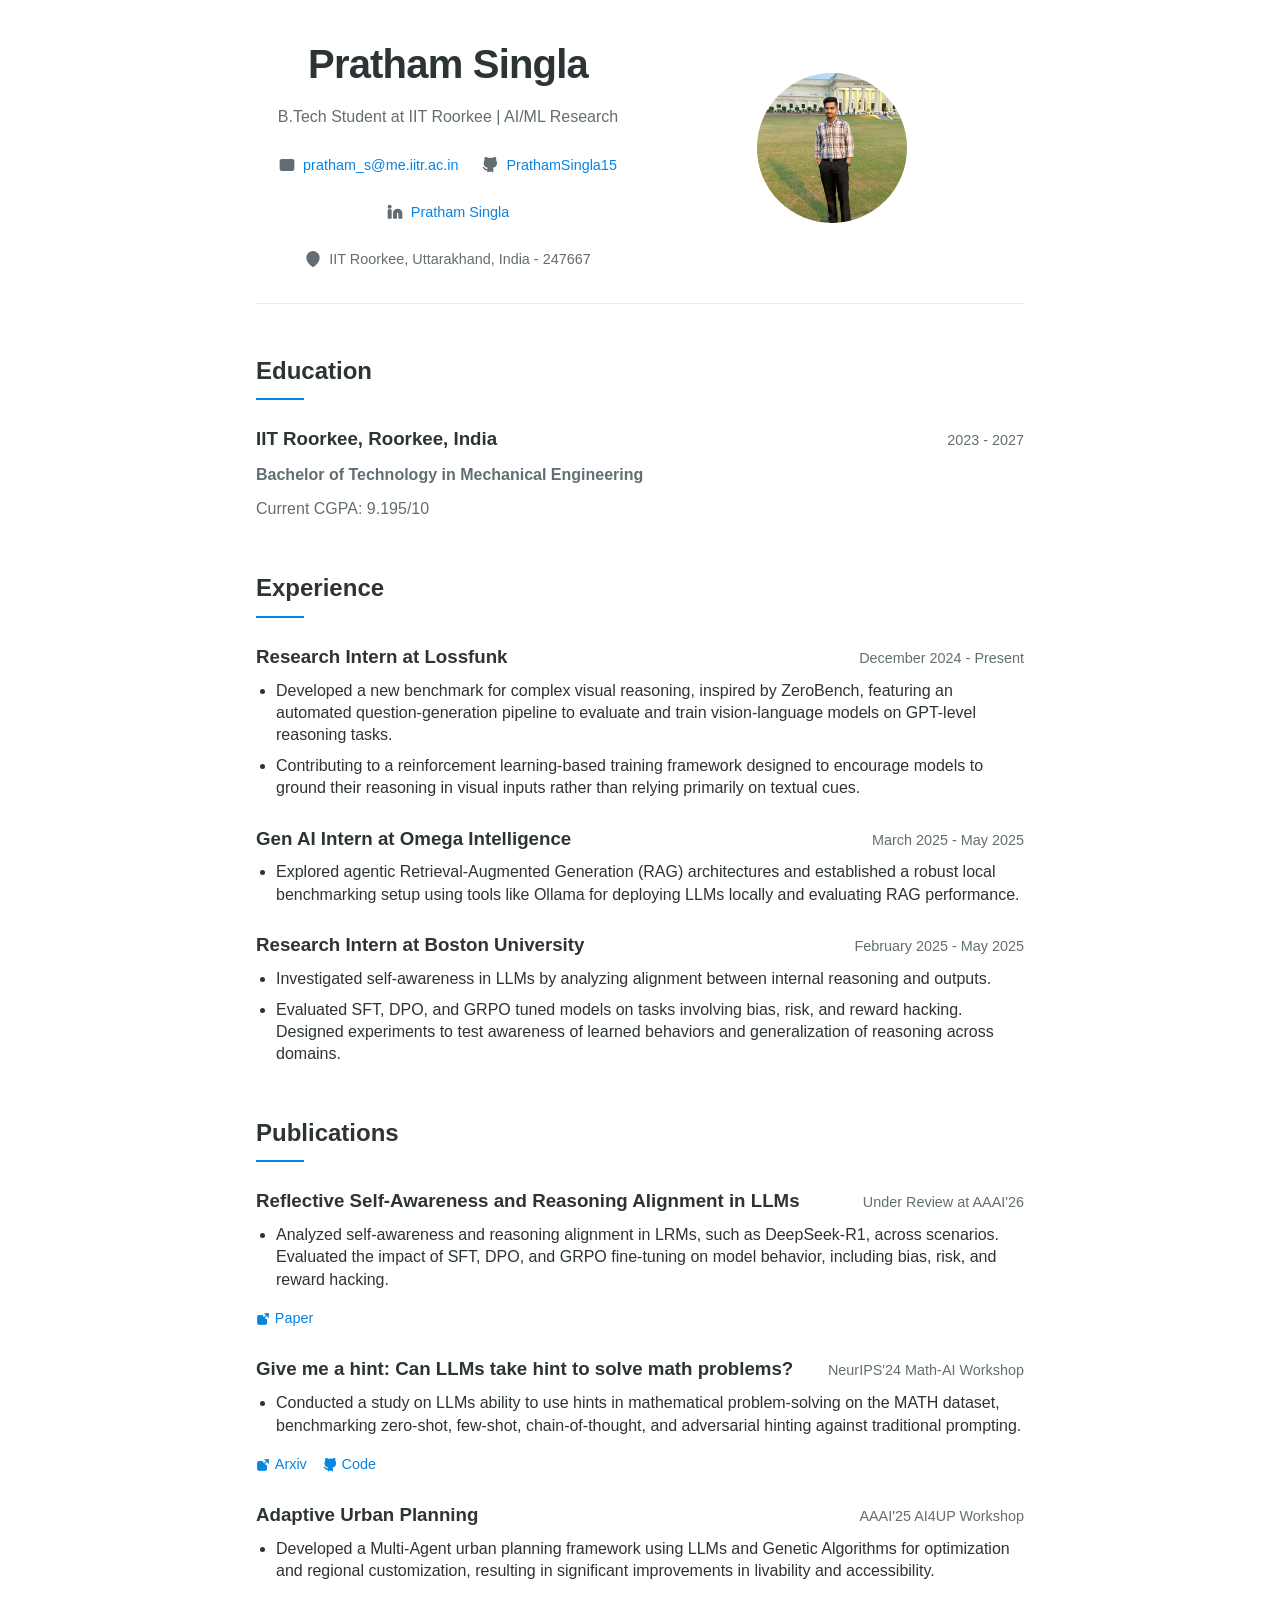
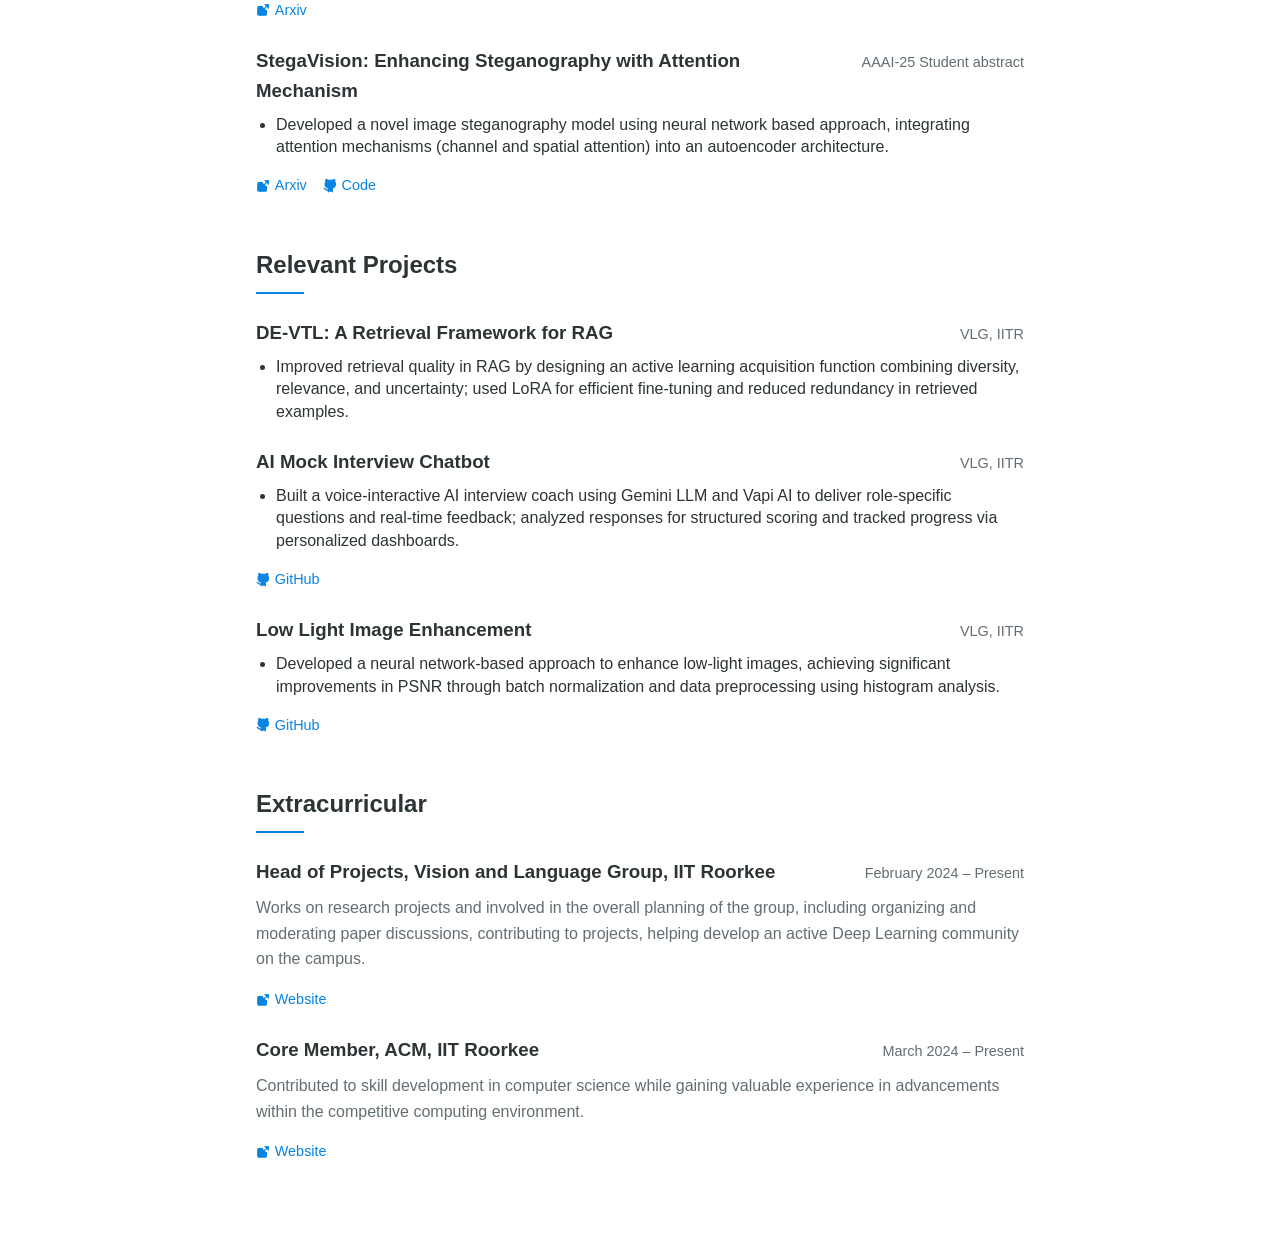
==== index.html @ b07fa012 "portfolio" ====
<!DOCTYPE html>
<html lang="en">
<head>
    <meta charset="UTF-8">
    <meta name="viewport" content="width=device-width, initial-scale=1.0">
    <title>Pratham Singla - Portfolio</title>
    <link rel="stylesheet" href="styles.css">
</head>
<body>
    <header style="display: flex; align-items: center; justify-content: space-between;">
        <!-- Header Content -->
        <div style="flex: 1;">
          <h1>Pratham Singla</h1>
          <p>B.Tech Student at IIT Roorkee | AI/ML Research</p>
          
          <div class="contact-info">
              <div class="contact-item">
                  <svg xmlns="http://www.w3.org/2000/svg" width="18" height="18" viewBox="0 0 24 24" fill="none" stroke="currentColor" stroke-width="2" stroke-linecap="round" stroke-linejoin="round">
                      <path d="M4 4h16c1.1 0 2 .9 2 2v12c0 1.1-.9 2-2 2H4c-1.1 0-2-.9-2-2V6c0-1.1.9-2 2-2z"></path>
                      <polyline points="22,6 12,13 2,6"></polyline>
                  </svg>
                  <a href="mailto:pratham_s@me.iitr.ac.in">pratham_s@me.iitr.ac.in</a>
              </div>
              <div class="contact-item">
                  <svg xmlns="http://www.w3.org/2000/svg" width="18" height="18" viewBox="0 0 24 24" fill="none" stroke="currentColor" stroke-width="2" stroke-linecap="round" stroke-linejoin="round">
                      <path d="M9 19c-5 1.5-5-2.5-7-3m14 6v-3.87a3.37 3.37 0 0 0-.94-2.61c3.14-.35 6.44-1.54 6.44-7A5.44 5.44 0 0 0 20 4.77 5.07 5.07 0 0 0 19.91 1S18.73.65 16 2.48a13.38 13.38 0 0 0-7 0C6.27.65 5.09 1 5.09 1A5.07 5.07 0 0 0 5 4.77a5.44 5.44 0 0 0-1.5 3.78c0 5.42 3.3 6.61 6.44 7A3.37 3.37 0 0 0 9 18.13V22"></path>
                  </svg>
                  <a href="https://github.com/PrathamSingla15" target="_blank">PrathamSingla15</a>
              </div>
              <div class="contact-item">
                  <svg xmlns="http://www.w3.org/2000/svg" width="18" height="18" viewBox="0 0 24 24" fill="none" stroke="currentColor" stroke-width="2" stroke-linecap="round" stroke-linejoin="round">
                      <path d="M16 8a6 6 0 0 1 6 6v7h-4v-7a2 2 0 0 0-2-2 2 2 0 0 0-2 2v7h-4v-7a6 6 0 0 1 6-6z"></path>
                      <rect x="2" y="9" width="4" height="12"></rect>
                      <circle cx="4" cy="4" r="2"></circle>
                  </svg>
                  <a href="https://www.linkedin.com/in/pratham-singla-a132732a7/" target="_blank">Pratham Singla</a>
              </div>
              <div class="contact-item">
                  <svg xmlns="http://www.w3.org/2000/svg" width="18" height="18" viewBox="0 0 24 24" fill="none" stroke="currentColor" stroke-width="2" stroke-linecap="round" stroke-linejoin="round">
                      <path d="M21 10c0 7-9 13-9 13s-9-6-9-13a9 9 0 0 1 18 0z"></path>
                      <circle cx="12" cy="10" r="3"></circle>
                  </svg>
                  <span>IIT Roorkee, Uttarakhand, India - 247667</span>
              </div>
          </div>
        </div>
      
        <!-- Image Section -->
        <div style="flex: 1; text-align: center;">
          <img 
            src="profile.png" 
            alt="Pratham Singla Profile Picture" 
            style="border-radius: 50%; width: 150px; height: 150px; object-fit: cover;"
          />
        </div>
      </header>
  
  <main class="container">
      <section class="section" id="education">
          <h2>Education</h2>
          
          <div class="education-item">
              <div class="flex-header">
                  <h3>IIT Roorkee, Roorkee, India</h3>
                  <span class="date">2023 - 2027</span>
              </div>
              <p><strong>Bachelor of Technology in Mechanical Engineering</strong></p>
              <p>Current CGPA: <span class="highlight">9.195/10</span></p>
          </div>
      </section>
      
      <section class="section" id="experience">
          <h2>Experience</h2>
          
          <div class="experience-item">
              <div class="flex-header">
                  <h3>Research Intern at Lossfunk</h3>
                  <span class="date">December 2024 - Present</span>
              </div>
              <ul>
                  <li>Developed a new benchmark for complex visual reasoning, inspired by ZeroBench, featuring an automated question-generation pipeline to evaluate and train vision-language models on GPT-level reasoning tasks.</li>
                  <li>Contributing to a reinforcement learning-based training framework designed to encourage models to ground their reasoning in visual inputs rather than relying primarily on textual cues.</li>
              </ul>
          </div>
          
          <div class="experience-item">
              <div class="flex-header">
                  <h3>Gen AI Intern at Omega Intelligence</h3>
                  <span class="date">March 2025 - May 2025</span>
              </div>
              <ul>
                  <li>Explored agentic Retrieval-Augmented Generation (RAG) architectures and established a robust local benchmarking setup using tools like Ollama for deploying LLMs locally and evaluating RAG performance.</li>
              </ul>
          </div>
          
          <div class="experience-item">
              <div class="flex-header">
                  <h3>Research Intern at Boston University</h3>
                  <span class="date">February 2025 - May 2025</span>
              </div>
              <ul>
                  <li>Investigated self-awareness in LLMs by analyzing alignment between internal reasoning and outputs.</li>
                  <li>Evaluated SFT, DPO, and GRPO tuned models on tasks involving bias, risk, and reward hacking. Designed experiments to test awareness of learned behaviors and generalization of reasoning across domains.</li>
              </ul>
          </div>
      </section>
      
      <section class="section" id="publications">
          <h2>Publications</h2>
          
          <div class="publication-item">
              <div class="flex-header">
                  <h3>Reflective Self-Awareness and Reasoning Alignment in LLMs</h3>
                  <span class="date">Under Review at AAAI'26</span>
              </div>
              <ul>
                  <li>Analyzed self-awareness and reasoning alignment in LRMs, such as DeepSeek-R1, across scenarios. Evaluated the impact of SFT, DPO, and GRPO fine-tuning on model behavior, including bias, risk, and reward hacking.</li>
              </ul>
              <div class="publication-links">
                  <a href="https://drive.google.com/file/d/1FX7q7rIHnIX5QVtYht83c1lpEUPGhrnt/view" target="_blank">
                      <svg xmlns="http://www.w3.org/2000/svg" width="16" height="16" viewBox="0 0 24 24" fill="none" stroke="currentColor" stroke-width="2" stroke-linecap="round" stroke-linejoin="round"><path d="M18 13v6a2 2 0 0 1-2 2H5a2 2 0 0 1-2-2V8a2 2 0 0 1 2-2h6"></path><polyline points="15 3 21 3 21 9"></polyline><line x1="10" y1="14" x2="21" y2="3"></line></svg>
                      Paper
                  </a>
              </div>
          </div>
          
          <div class="publication-item">
              <div class="flex-header">
                  <h3>Give me a hint: Can LLMs take hint to solve math problems?</h3>
                  <span class="date">NeurIPS'24 Math-AI Workshop</span>
              </div>
              <ul>
                  <li>Conducted a study on LLMs ability to use hints in mathematical problem-solving on the MATH dataset, benchmarking zero-shot, few-shot, chain-of-thought, and adversarial hinting against traditional prompting.</li>
              </ul>
              <div class="publication-links">
                <a href="https://arxiv.org/abs/2410.05915" target="_blank">
                  <svg xmlns="http://www.w3.org/2000/svg" width="16" height="16" viewBox="0 0 24 24" fill="none" stroke="currentColor" stroke-width="2" stroke-linecap="round" stroke-linejoin="round"><path d="M18 13v6a2 2 0 0 1-2 2H5a2 2 0 0 1-2-2V8a2 2 0 0 1 2-2h6"></path><polyline points="15 3 21 3 21 9"></polyline><line x1="10" y1="14" x2="21" y2="3"></line></svg>
                  Arxiv
                </a>
                <a href="https://github.com/vlgiitr/LLM-Math" target="_blank">
                    <svg xmlns="http://www.w3.org/2000/svg" width="16" height="16" viewBox="0 0 24 24" fill="none" stroke="currentColor" stroke-width="2" stroke-linecap="round" stroke-linejoin="round"><path d="M9 19c-5 1.5-5-2.5-7-3m14 6v-3.87a3.37 3.37 0 0 0-.94-2.61c3.14-.35 6.44-1.54 6.44-7A5.44 5.44 0 0 0 20 4.77 5.07 5.07 0 0 0 19.91 1S18.73.65 16 2.48a13.38 13.38 0 0 0-7 0C6.27.65 5.09 1 5.09 1A5.07 5.07 0 0 0 5 4.77a5.44 5.44 0 0 0-1.5 3.78c0 5.42 3.3 6.61 6.44 7A3.37 3.37 0 0 0 9 18.13V22"></path></svg>
                    Code
                </a>
              </div>
          </div>
          
          <div class="publication-item">
              <div class="flex-header">
                  <h3>Adaptive Urban Planning</h3>
                  <span class="date">AAAI'25 AI4UP Workshop</span>
              </div>
              <ul>
                  <li>Developed a Multi-Agent urban planning framework using LLMs and Genetic Algorithms for optimization and regional customization, resulting in significant improvements in livability and accessibility.</li>
              </ul>
              <div class="publication-links">
                <a href="https://arxiv.org/abs/2412.15349" target="_blank">
                  <svg xmlns="http://www.w3.org/2000/svg" width="16" height="16" viewBox="0 0 24 24" fill="none" stroke="currentColor" stroke-width="2" stroke-linecap="round" stroke-linejoin="round"><path d="M18 13v6a2 2 0 0 1-2 2H5a2 2 0 0 1-2-2V8a2 2 0 0 1 2-2h6"></path><polyline points="15 3 21 3 21 9"></polyline><line x1="10" y1="14" x2="21" y2="3"></line></svg>
                  Arxiv
                </a>
              </div>
          </div>
          
          <div class="publication-item">
              <div class="flex-header">
                  <h3>StegaVision: Enhancing Steganography with Attention Mechanism</h3>
                  <span class="date">AAAI-25 Student abstract</span>
              </div>
              <ul>
                  <li>Developed a novel image steganography model using neural network based approach, integrating attention mechanisms (channel and spatial attention) into an autoencoder architecture.</li>
              </ul>
              <div class="publication-links">
                <a href="https://arxiv.org/abs/2411.05838" target="_blank">
                  <svg xmlns="http://www.w3.org/2000/svg" width="16" height="16" viewBox="0 0 24 24" fill="none" stroke="currentColor" stroke-width="2" stroke-linecap="round" stroke-linejoin="round"><path d="M18 13v6a2 2 0 0 1-2 2H5a2 2 0 0 1-2-2V8a2 2 0 0 1 2-2h6"></path><polyline points="15 3 21 3 21 9"></polyline><line x1="10" y1="14" x2="21" y2="3"></line></svg>
                  Arxiv
                </a>
                <a href="https://github.com/vlgiitr/StegaVision" target="_blank">
                    <svg xmlns="http://www.w3.org/2000/svg" width="16" height="16" viewBox="0 0 24 24" fill="none" stroke="currentColor" stroke-width="2" stroke-linecap="round" stroke-linejoin="round"><path d="M9 19c-5 1.5-5-2.5-7-3m14 6v-3.87a3.37 3.37 0 0 0-.94-2.61c3.14-.35 6.44-1.54 6.44-7A5.44 5.44 0 0 0 20 4.77 5.07 5.07 0 0 0 19.91 1S18.73.65 16 2.48a13.38 13.38 0 0 0-7 0C6.27.65 5.09 1 5.09 1A5.07 5.07 0 0 0 5 4.77a5.44 5.44 0 0 0-1.5 3.78c0 5.42 3.3 6.61 6.44 7A3.37 3.37 0 0 0 9 18.13V22"></path></svg>
                    Code
                </a>
              </div>
          </div>
      </section>
      
      <section class="section" id="projects">
          <h2>Relevant Projects</h2>
          
          <div class="project-item">
              <div class="flex-header">
                  <h3>DE-VTL: A Retrieval Framework for RAG</h3>
                  <span class="date">VLG, IITR</span>
              </div>
              <ul>
                  <li>Improved retrieval quality in RAG by designing an active learning acquisition function combining diversity, relevance, and uncertainty; used LoRA for efficient fine-tuning and reduced redundancy in retrieved examples.</li>
              </ul>
          </div>
          
          <div class="project-item">
              <div class="flex-header">
                  <h3>AI Mock Interview Chatbot</h3>
                  <span class="date">VLG, IITR</span>
              </div>
              <ul>
                  <li>Built a voice-interactive AI interview coach using Gemini LLM and Vapi AI to deliver role-specific questions and real-time feedback; analyzed responses for structured scoring and tracked progress via personalized dashboards.</li>
              </ul>
              <div class="publication-links">
                  <a href="https://github.com/PrathamSingla15/AI_mock_interview" target="_blank">
                      <svg xmlns="http://www.w3.org/2000/svg" width="16" height="16" viewBox="0 0 24 24" fill="none" stroke="currentColor" stroke-width="2" stroke-linecap="round" stroke-linejoin="round"><path d="M9 19c-5 1.5-5-2.5-7-3m14 6v-3.87a3.37 3.37 0 0 0-.94-2.61c3.14-.35 6.44-1.54 6.44-7A5.44 5.44 0 0 0 20 4.77 5.07 5.07 0 0 0 19.91 1S18.73.65 16 2.48a13.38 13.38 0 0 0-7 0C6.27.65 5.09 1 5.09 1A5.07 5.07 0 0 0 5 4.77a5.44 5.44 0 0 0-1.5 3.78c0 5.42 3.3 6.61 6.44 7A3.37 3.37 0 0 0 9 18.13V22"></path></svg>
                      GitHub
                  </a>
              </div>
          </div>
          
          <div class="project-item">
              <div class="flex-header">
                  <h3>Low Light Image Enhancement</h3>
                  <span class="date">VLG, IITR</span>
              </div>
              <ul>
                  <li>Developed a neural network-based approach to enhance low-light images, achieving significant improvements in PSNR through batch normalization and data preprocessing using histogram analysis.</li>
              </ul>
              <div class="publication-links">
                  <a href="https://github.com/PrathamSingla15/Low-Light-Image-Enhancement" target="_blank">
                      <svg xmlns="http://www.w3.org/2000/svg" width="16" height="16" viewBox="0 0 24 24" fill="none" stroke="currentColor" stroke-width="2" stroke-linecap="round" stroke-linejoin="round"><path d="M9 19c-5 1.5-5-2.5-7-3m14 6v-3.87a3.37 3.37 0 0 0-.94-2.61c3.14-.35 6.44-1.54 6.44-7A5.44 5.44 0 0 0 20 4.77 5.07 5.07 0 0 0 19.91 1S18.73.65 16 2.48a13.38 13.38 0 0 0-7 0C6.27.65 5.09 1 5.09 1A5.07 5.07 0 0 0 5 4.77a5.44 5.44 0 0 0-1.5 3.78c0 5.42 3.3 6.61 6.44 7A3.37 3.37 0 0 0 9 18.13V22"></path></svg>
                      GitHub
                  </a>
              </div>
          </div>
          
          
      </section>
      
      <section class="section" id="extracurricular">
          <h2>Extracurricular</h2>
          
          <div class="experience-item">
              <div class="flex-header">
                  <h3>Head of Projects, Vision and Language Group, IIT Roorkee</h3>
                  <span class="date">February 2024 – Present</span>
              </div>
              <p>Works on research projects and involved in the overall planning of the group, including organizing and moderating paper discussions, contributing to projects, helping develop an active Deep Learning community on the campus.</p>
              <div class="publication-links">
                  <a href="https://vlgiitr.github.io/" target="_blank">
                      <svg xmlns="http://www.w3.org/2000/svg" width="16" height="16" viewBox="0 0 24 24" fill="none" stroke="currentColor" stroke-width="2" stroke-linecap="round" stroke-linejoin="round"><path d="M18 13v6a2 2 0 0 1-2 2H5a2 2 0 0 1-2-2V8a2 2 0 0 1 2-2h6"></path><polyline points="15 3 21 3 21 9"></polyline><line x1="10" y1="14" x2="21" y2="3"></line></svg>
                      Website
                  </a>
              </div>
          </div>
          
          <div class="experience-item">
              <div class="flex-header">
                  <h3>Core Member, ACM, IIT Roorkee</h3>
                  <span class="date">March 2024 – Present</span>
              </div>
              <p>Contributed to skill development in computer science while gaining valuable experience in advancements within the competitive computing environment.</p>
              <div class="publication-links">
                  <a href="https://iitr.acm.org/#/" target="_blank">
                      <svg xmlns="http://www.w3.org/2000/svg" width="16" height="16" viewBox="0 0 24 24" fill="none" stroke="currentColor" stroke-width="2" stroke-linecap="round" stroke-linejoin="round"><path d="M18 13v6a2 2 0 0 1-2 2H5a2 2 0 0 1-2-2V8a2 2 0 0 1 2-2h6"></path><polyline points="15 3 21 3 21 9"></polyline><line x1="10" y1="14" x2="21" y2="3"></line></svg>
                      Website
                  </a>
              </div>
          </div>
      </section>
  </main>
</body>
</html>
---- styles.css ----
/* Root Variables */
:root {
    --primary: #2d3436; /* Dark gray for primary text */
    --secondary: #636e72; /* Light gray for secondary text */
    --accent: #0984e3; /* Muted blue for accents */
    --background: #ffffff; /* Light background */
    --border: #eaeaea; /* Subtle border color */
}

/* General Reset */
* {
    margin: 0;
    padding: 0;
    box-sizing: border-box;
}

body {
    font-family: 'Inter', -apple-system, BlinkMacSystemFont, 'Segoe UI', Roboto, sans-serif;
    line-height: 1.6;
    color: var(--primary);
    background-color: var(--background);
    padding: 2rem 1rem;
    max-width: 800px;
    margin: 0 auto;
    transition: background-color 0.3s ease, color 0.3s ease;
}

/* Header */
header {
    text-align: center;
    margin-bottom: 3rem;
    padding-bottom: 2rem;
    border-bottom: 1px solid var(--border);
}

h1 {
    font-size: 2.5rem;
    margin: 0 0 0.5rem;
    font-weight: 700;
    letter-spacing: -0.02em;
    color: var(--primary);
}

p {
    font-size: 1rem;
    color: var(--secondary);
    margin-top: 0.5rem;
}

.contact-info {
    display: flex;
    flex-wrap: wrap;
    gap: 1.5rem;
    justify-content: center;
    margin-top: 1.5rem;
}

.contact-item {
    display: flex;
    align-items: center;
    gap: 0.5rem;
    color: var(--secondary);
    font-size: 0.9rem;
}

.contact-item svg {
    flex-shrink: 0;
    width: 16px;
    height: 16px;
    fill: var(--secondary);
}

/* Links */
a {
    color: var(--accent);
    text-decoration: none;
    transition: color 0.2s ease-in-out;
}

a:hover {
    text-decoration: underline;
    color: #0077cc; /* Slightly darker accent on hover */
}

/* Sections */
.section {
    margin: 3rem 0;
}

h2 {
    font-size: 1.5rem;
    font-weight: 600;
    margin: 0 0 1.5rem;
    color: var(--primary);
    position: relative;
}

h2::after {
    content: '';
    display: block;
    width: 3rem;
    height: 2px;
    background-color: var(--accent);
    margin-top: 0.5rem;
}

.flex-header {
    display: flex;
    justify-content: space-between;
    align-items: baseline;
    gap: 1rem;
    margin: 1.5rem 0 0.5rem;
}

.date {
    color: var(--secondary);
    font-size: 0.9em;
    white-space: nowrap;
}

ul {
    padding-left: 1.25rem;
    margin: 0.5rem 0;
}

li {
    margin: 0.5rem 0;
    line-height: 1.4;
}

.publication-links {
    margin-top: 1rem;
    display: flex;
    gap: 1rem;
}

.publication-links a {
    display: flex;
    align-items: center;
    gap: 0.3rem;
    font-size: 0.9rem;
}

.publication-links a svg {
    width: 14px;
    height: 14px;
    fill: var(--accent);
}

/* Responsive Design */
@media (max-width: 600px) {
    body {
        padding: 1rem;
    }

    h1 {
        font-size: 2rem;
    }

    .flex-header {
        flex-direction: column;
        align-items: flex-start;
    }
}

/* Dark Mode Support */
@media (prefers-color-scheme: dark) {
    :root {
        --primary: #ffffff;
        --secondary: #cccccc;
        --accent: #00bcd4;
        --background: #121212;
        --border: #333333;
    }

    a:hover {
        color: #00a1c6; /* Slightly lighter accent on hover in dark mode */
    }
}
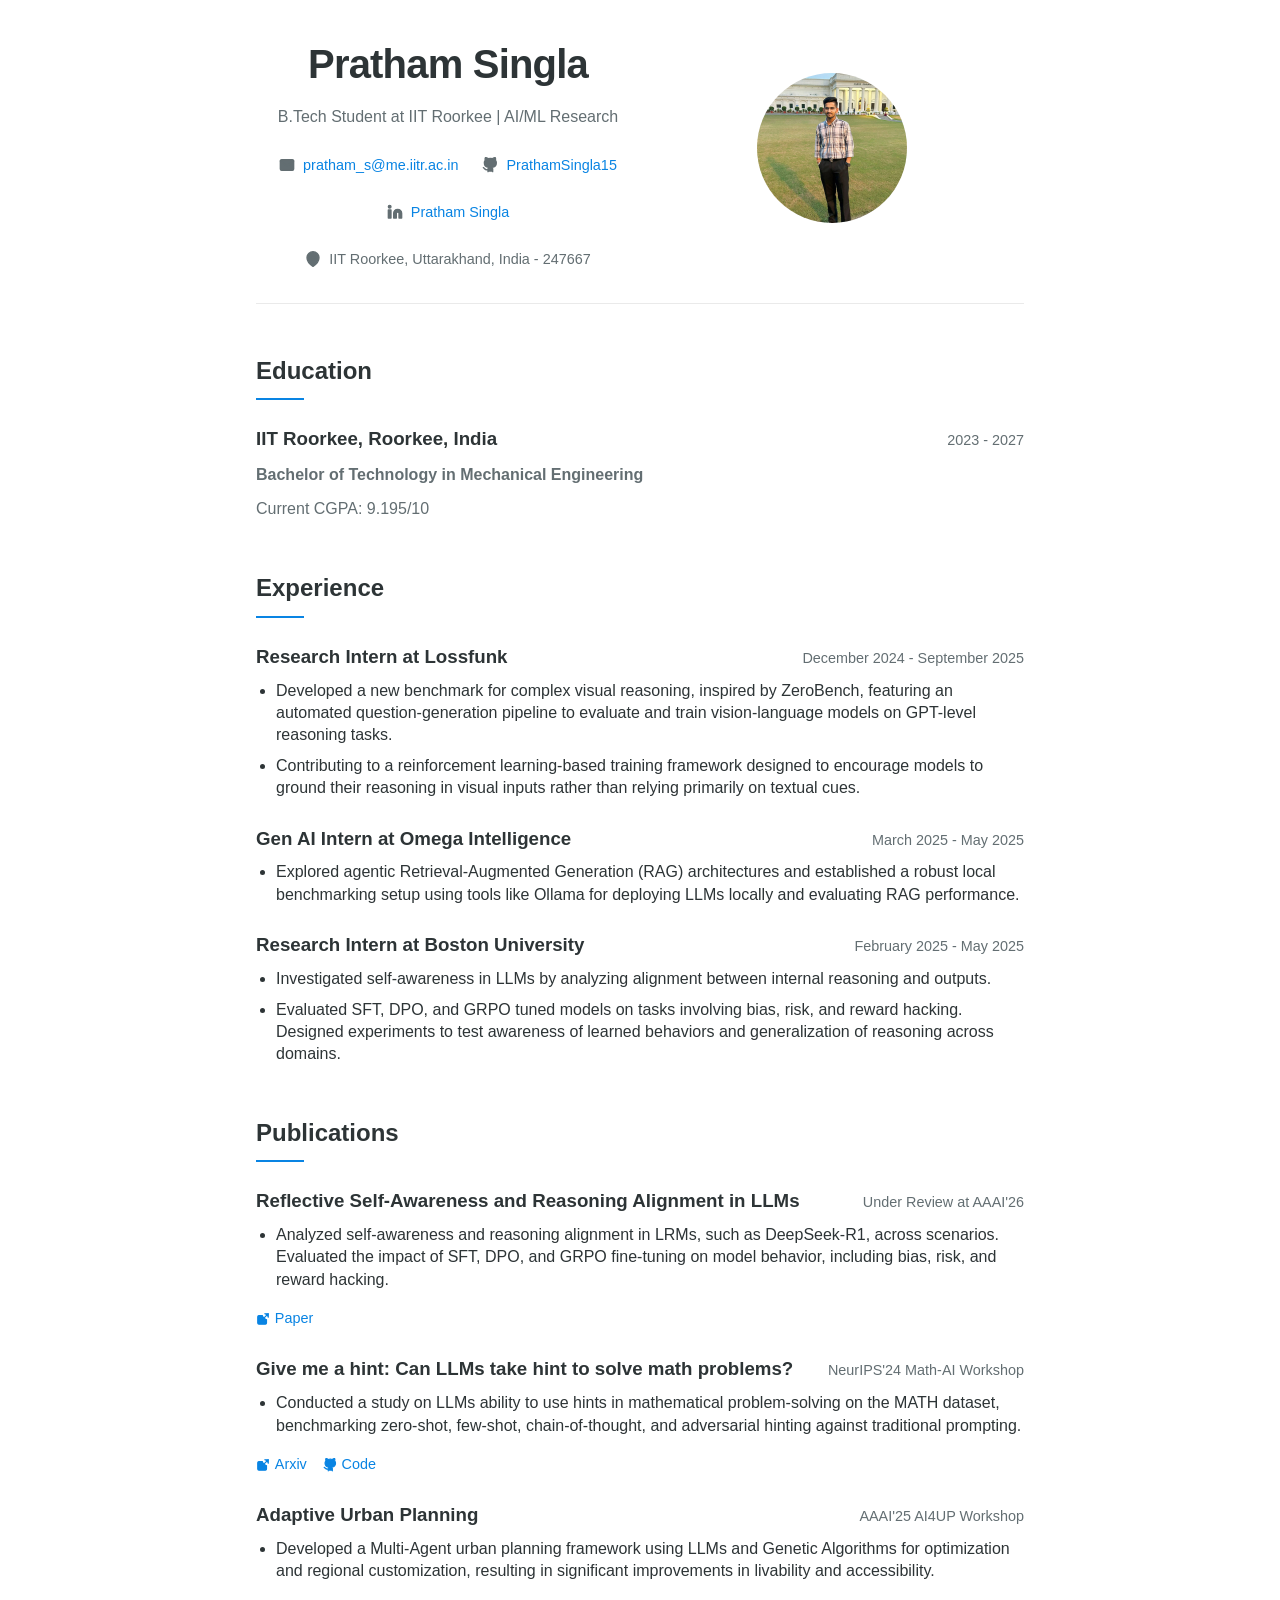
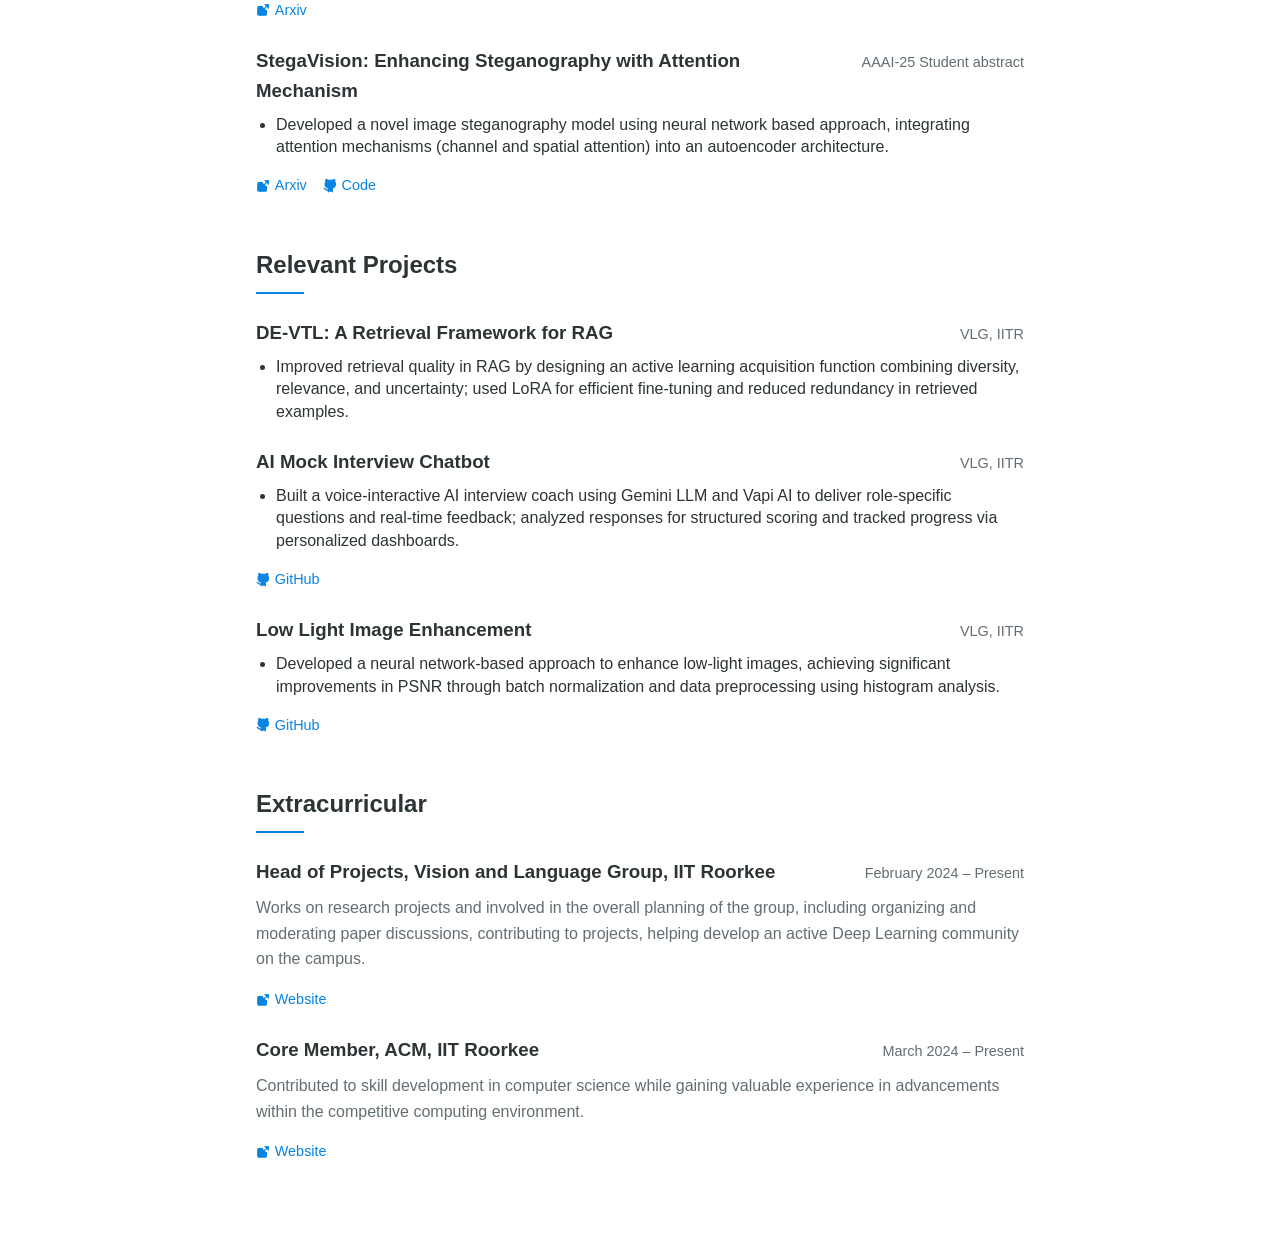
==== commit 92f55962: "Update index.html" ====
--- a/index.html
+++ b/index.html
@@ -75,7 +75,7 @@
           <div class="experience-item">
               <div class="flex-header">
                   <h3>Research Intern at Lossfunk</h3>
-                  <span class="date">December 2024 - Present</span>
+                  <span class="date">December 2024 - September 2025</span>
               </div>
               <ul>
                   <li>Developed a new benchmark for complex visual reasoning, inspired by ZeroBench, featuring an automated question-generation pipeline to evaluate and train vision-language models on GPT-level reasoning tasks.</li>
@@ -262,4 +262,4 @@
       </section>
   </main>
 </body>
-</html>+</html>
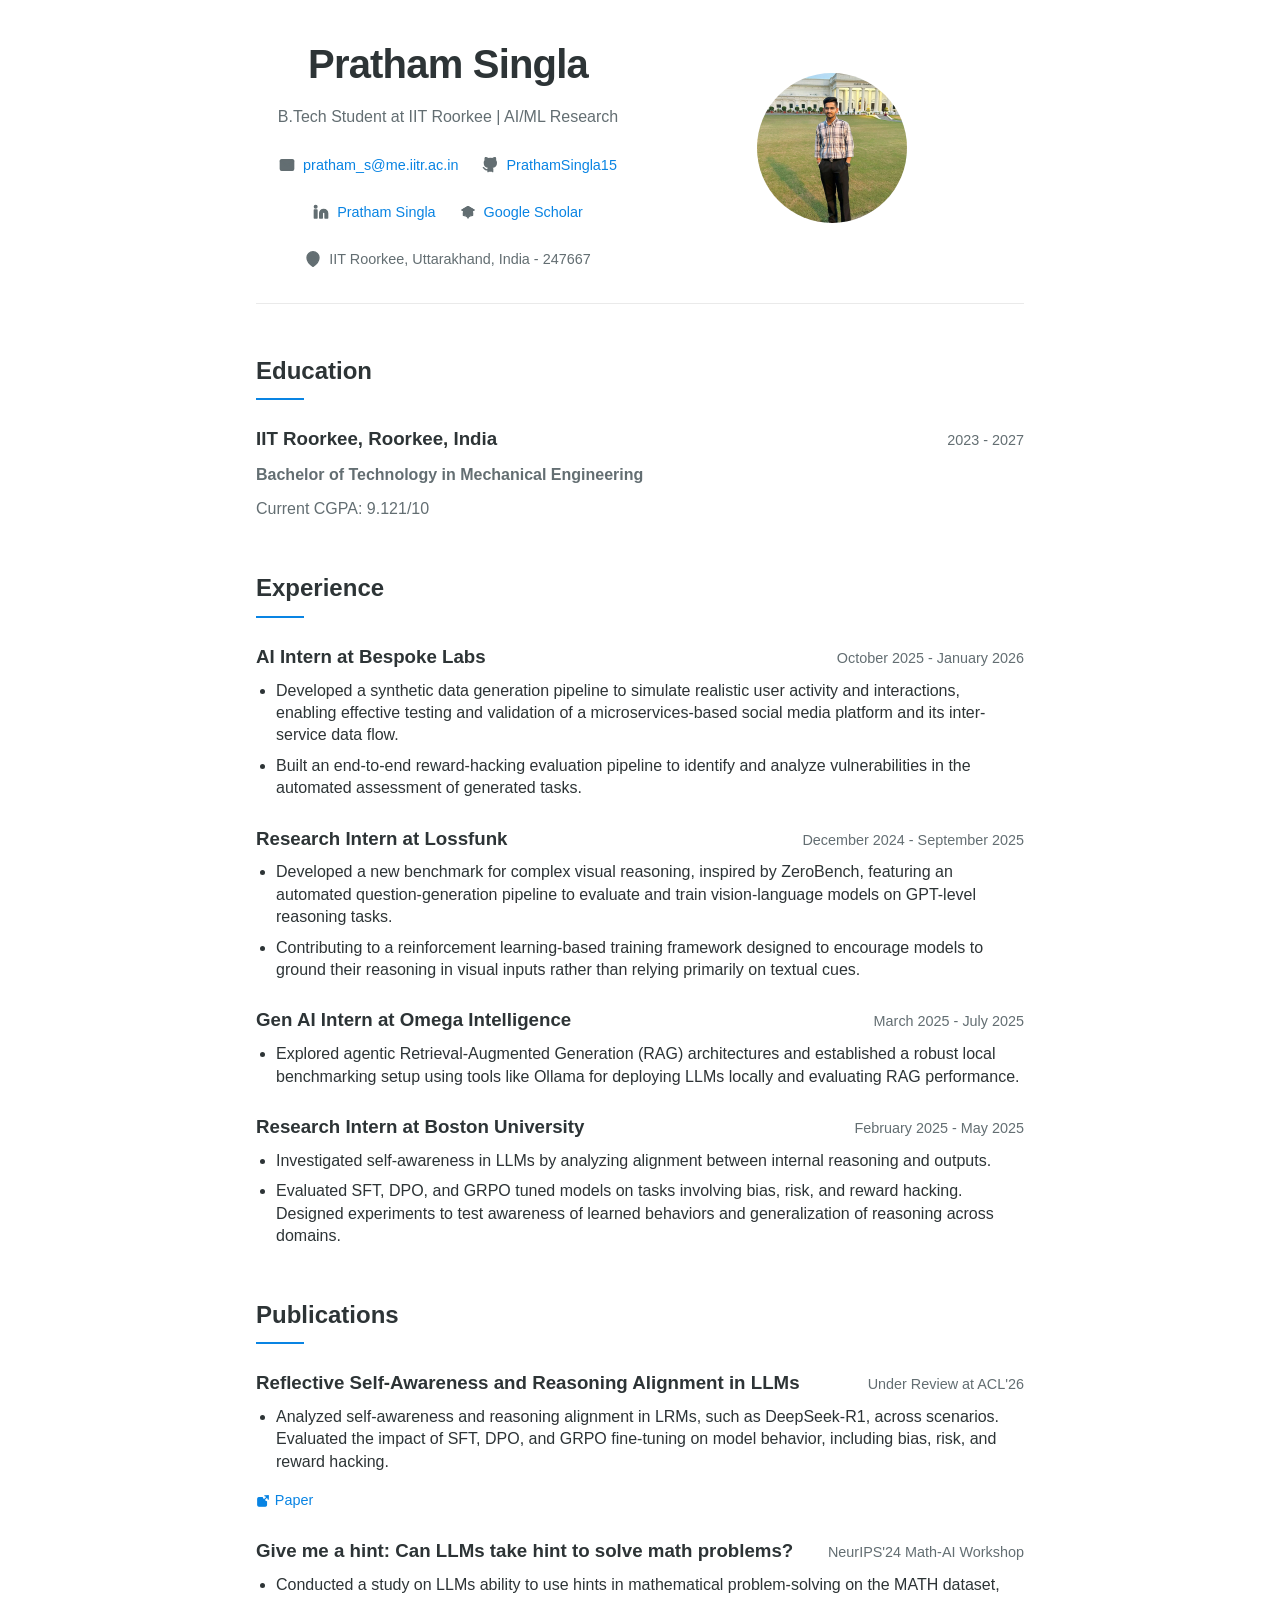
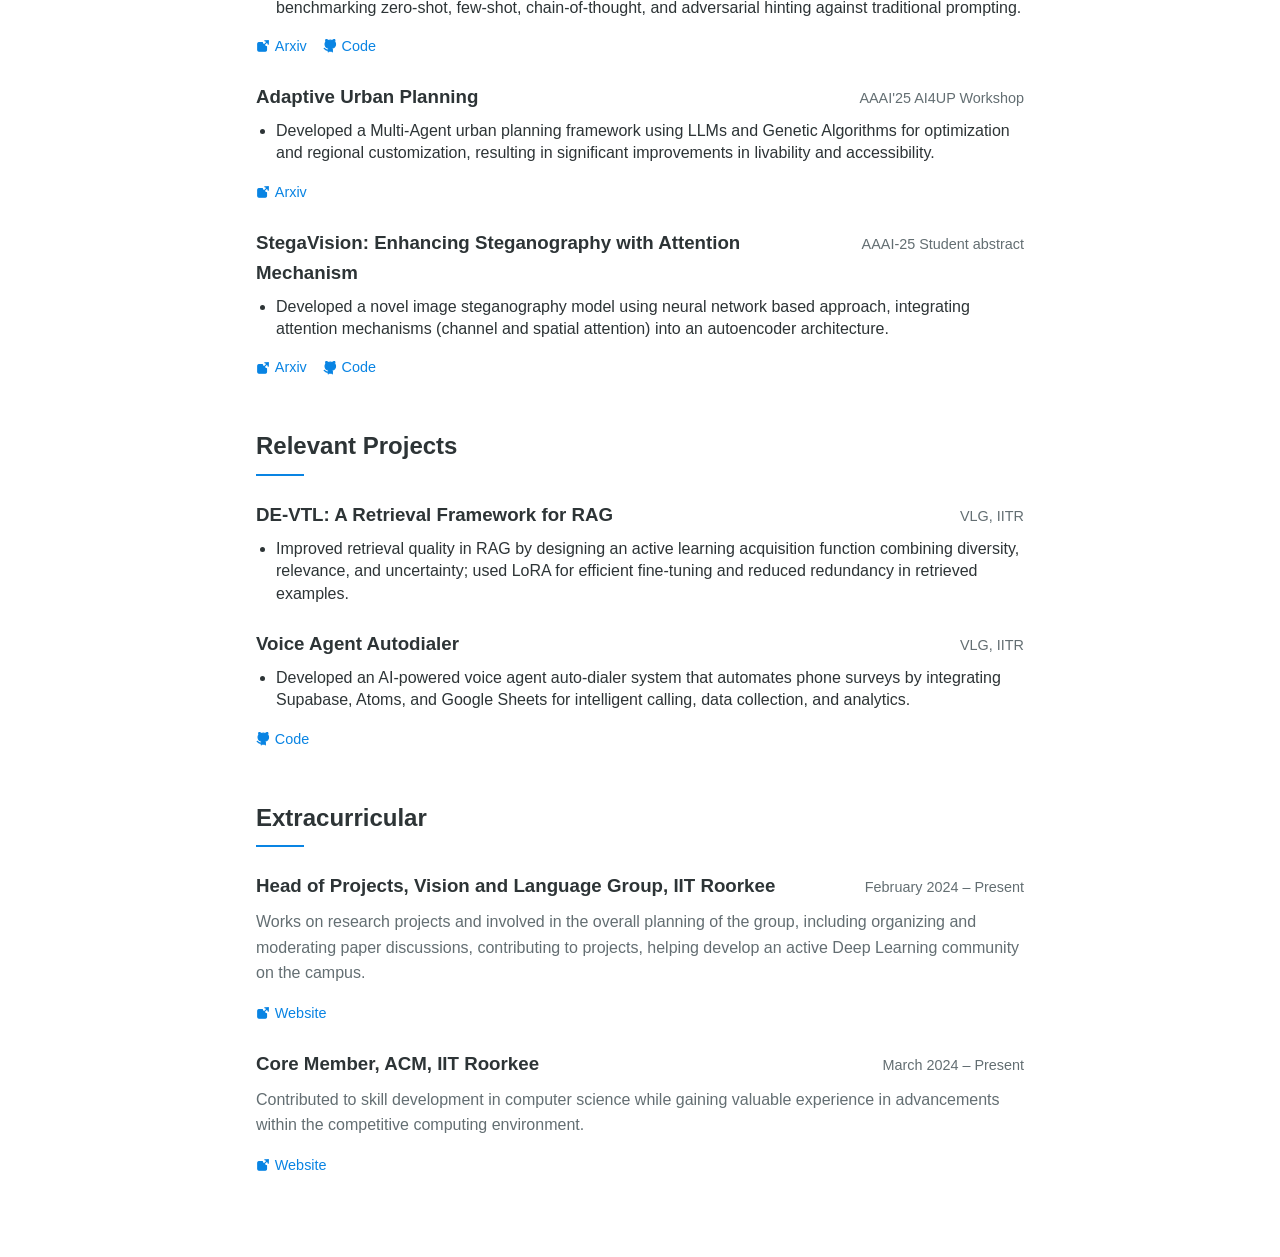
==== commit 180cf446: "update" ====
--- a/index.html
+++ b/index.html
@@ -37,6 +37,15 @@
               </div>
               <div class="contact-item">
                   <svg xmlns="http://www.w3.org/2000/svg" width="18" height="18" viewBox="0 0 24 24" fill="none" stroke="currentColor" stroke-width="2" stroke-linecap="round" stroke-linejoin="round">
+                      <path d="M12 14l9-5-9-5-9 5 9 5z"></path>
+                      <path d="M12 14l6.16-3.422a12.083 12.083 0 01.665 6.479A11.952 11.952 0 0012 20.055a11.952 11.952 0 00-6.824-2.998 12.078 12.078 0 01.665-6.479L12 14z"></path>
+                      <path d="M12 14l9-5-9-5-9 5 9 5z"></path>
+                      <path d="M12 14v7"></path>
+                  </svg>
+                  <a href="https://scholar.google.com/citations?user=pratham-singla" target="_blank">Google Scholar</a>
+              </div>
+              <div class="contact-item">
+                  <svg xmlns="http://www.w3.org/2000/svg" width="18" height="18" viewBox="0 0 24 24" fill="none" stroke="currentColor" stroke-width="2" stroke-linecap="round" stroke-linejoin="round">
                       <path d="M21 10c0 7-9 13-9 13s-9-6-9-13a9 9 0 0 1 18 0z"></path>
                       <circle cx="12" cy="10" r="3"></circle>
                   </svg>
@@ -65,13 +74,24 @@
                   <span class="date">2023 - 2027</span>
               </div>
               <p><strong>Bachelor of Technology in Mechanical Engineering</strong></p>
-              <p>Current CGPA: <span class="highlight">9.195/10</span></p>
+              <p>Current CGPA: <span class="highlight">9.121/10</span></p>
           </div>
       </section>
       
       <section class="section" id="experience">
           <h2>Experience</h2>
-          
+
+          <div class="experience-item">
+              <div class="flex-header">
+                  <h3>AI Intern at Bespoke Labs</h3>
+                  <span class="date">October 2025 - January 2026</span>
+              </div>
+              <ul>
+                  <li>Developed a synthetic data generation pipeline to simulate realistic user activity and interactions, enabling effective testing and validation of a microservices-based social media platform and its inter-service data flow.</li>
+                  <li>Built an end-to-end reward-hacking evaluation pipeline to identify and analyze vulnerabilities in the automated assessment of generated tasks.</li>
+              </ul>
+          </div>
+
           <div class="experience-item">
               <div class="flex-header">
                   <h3>Research Intern at Lossfunk</h3>
@@ -86,7 +106,7 @@
           <div class="experience-item">
               <div class="flex-header">
                   <h3>Gen AI Intern at Omega Intelligence</h3>
-                  <span class="date">March 2025 - May 2025</span>
+                  <span class="date">March 2025 - July 2025</span>
               </div>
               <ul>
                   <li>Explored agentic Retrieval-Augmented Generation (RAG) architectures and established a robust local benchmarking setup using tools like Ollama for deploying LLMs locally and evaluating RAG performance.</li>
@@ -111,7 +131,7 @@
           <div class="publication-item">
               <div class="flex-header">
                   <h3>Reflective Self-Awareness and Reasoning Alignment in LLMs</h3>
-                  <span class="date">Under Review at AAAI'26</span>
+                  <span class="date">Under Review at ACL'26</span>
               </div>
               <ul>
                   <li>Analyzed self-awareness and reasoning alignment in LRMs, such as DeepSeek-R1, across scenarios. Evaluated the impact of SFT, DPO, and GRPO fine-tuning on model behavior, including bias, risk, and reward hacking.</li>
@@ -196,32 +216,16 @@
           
           <div class="project-item">
               <div class="flex-header">
-                  <h3>AI Mock Interview Chatbot</h3>
+                  <h3>Voice Agent Autodialer</h3>
                   <span class="date">VLG, IITR</span>
               </div>
               <ul>
-                  <li>Built a voice-interactive AI interview coach using Gemini LLM and Vapi AI to deliver role-specific questions and real-time feedback; analyzed responses for structured scoring and tracked progress via personalized dashboards.</li>
-              </ul>
-              <div class="publication-links">
-                  <a href="https://github.com/PrathamSingla15/AI_mock_interview" target="_blank">
+                  <li>Developed an AI-powered voice agent auto-dialer system that automates phone surveys by integrating Supabase, Atoms, and Google Sheets for intelligent calling, data collection, and analytics.</li>
+              </ul>
+              <div class="publication-links">
+                  <a href="https://github.com/vlgiitr/Voice-Agent-Autodialer" target="_blank">
                       <svg xmlns="http://www.w3.org/2000/svg" width="16" height="16" viewBox="0 0 24 24" fill="none" stroke="currentColor" stroke-width="2" stroke-linecap="round" stroke-linejoin="round"><path d="M9 19c-5 1.5-5-2.5-7-3m14 6v-3.87a3.37 3.37 0 0 0-.94-2.61c3.14-.35 6.44-1.54 6.44-7A5.44 5.44 0 0 0 20 4.77 5.07 5.07 0 0 0 19.91 1S18.73.65 16 2.48a13.38 13.38 0 0 0-7 0C6.27.65 5.09 1 5.09 1A5.07 5.07 0 0 0 5 4.77a5.44 5.44 0 0 0-1.5 3.78c0 5.42 3.3 6.61 6.44 7A3.37 3.37 0 0 0 9 18.13V22"></path></svg>
-                      GitHub
-                  </a>
-              </div>
-          </div>
-          
-          <div class="project-item">
-              <div class="flex-header">
-                  <h3>Low Light Image Enhancement</h3>
-                  <span class="date">VLG, IITR</span>
-              </div>
-              <ul>
-                  <li>Developed a neural network-based approach to enhance low-light images, achieving significant improvements in PSNR through batch normalization and data preprocessing using histogram analysis.</li>
-              </ul>
-              <div class="publication-links">
-                  <a href="https://github.com/PrathamSingla15/Low-Light-Image-Enhancement" target="_blank">
-                      <svg xmlns="http://www.w3.org/2000/svg" width="16" height="16" viewBox="0 0 24 24" fill="none" stroke="currentColor" stroke-width="2" stroke-linecap="round" stroke-linejoin="round"><path d="M9 19c-5 1.5-5-2.5-7-3m14 6v-3.87a3.37 3.37 0 0 0-.94-2.61c3.14-.35 6.44-1.54 6.44-7A5.44 5.44 0 0 0 20 4.77 5.07 5.07 0 0 0 19.91 1S18.73.65 16 2.48a13.38 13.38 0 0 0-7 0C6.27.65 5.09 1 5.09 1A5.07 5.07 0 0 0 5 4.77a5.44 5.44 0 0 0-1.5 3.78c0 5.42 3.3 6.61 6.44 7A3.37 3.37 0 0 0 9 18.13V22"></path></svg>
-                      GitHub
+                      Code
                   </a>
               </div>
           </div>
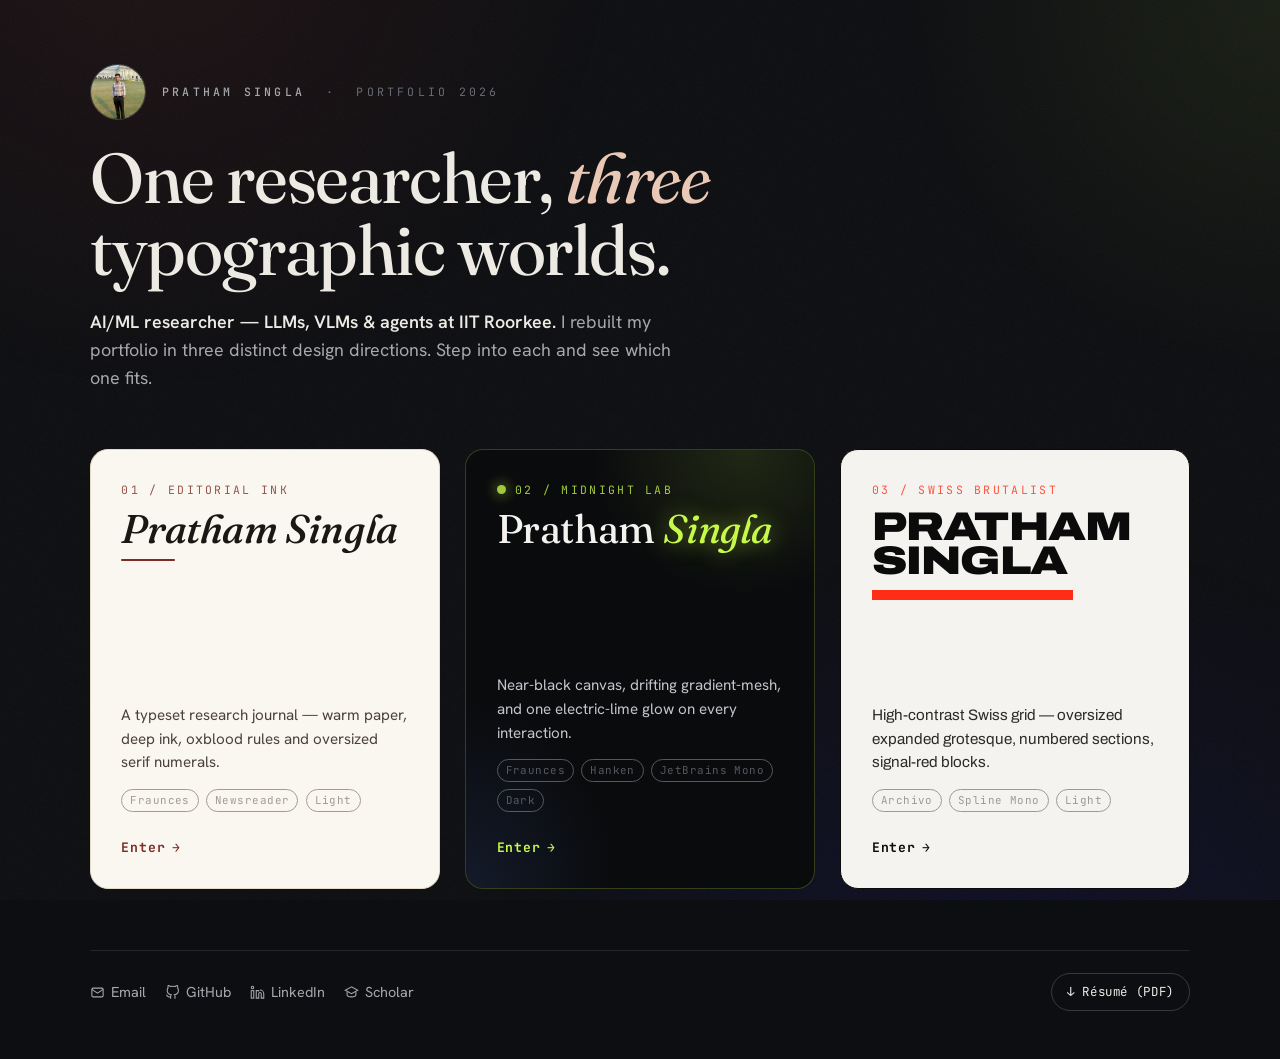
==== commit fb82c0a1: "Redesign portfolio: résumé sync + 3 hosted design directions Content (synced from Resume_Pratham.pdf" ====
--- a/index.html
+++ b/index.html
@@ -1,269 +1,211 @@
 <!DOCTYPE html>
 <html lang="en">
 <head>
-    <meta charset="UTF-8">
-    <meta name="viewport" content="width=device-width, initial-scale=1.0">
-    <title>Pratham Singla - Portfolio</title>
-    <link rel="stylesheet" href="styles.css">
+  <meta charset="UTF-8" />
+  <meta name="viewport" content="width=device-width, initial-scale=1.0" />
+  <title>Pratham Singla — Portfolio</title>
+  <meta name="description" content="Pratham Singla — AI/ML Researcher (LLMs, VLMs & agents) at IIT Roorkee. Three design directions for one portfolio." />
+  <link rel="icon" href="data:image/svg+xml,<svg xmlns='http://www.w3.org/2000/svg' viewBox='0 0 100 100'><text y='.9em' font-size='90'>✦</text></svg>" />
+  <link rel="preconnect" href="https://fonts.googleapis.com" />
+  <link rel="preconnect" href="https://fonts.gstatic.com" crossorigin />
+  <link href="https://fonts.googleapis.com/css2?family=Fraunces:ital,opsz,wght@0,9..144,400..900;1,9..144,400..800&family=Archivo:wght@400..900&family=Hanken+Grotesk:wght@400..800&family=JetBrains+Mono:wght@400;700&family=IBM+Plex+Mono:wght@400;500&display=swap" rel="stylesheet" />
+  <style>
+    :root{
+      --bg:#0d0e11; --bg-2:#121419; --panel:#16181e;
+      --ink:#ECEAE3; --ink-soft:#A7A8AE; --ink-faint:#6A6C75;
+      --hair:rgba(255,255,255,.10); --hair-2:rgba(255,255,255,.18);
+      --ease:cubic-bezier(.2,.7,.2,1);
+    }
+    *{margin:0;padding:0;box-sizing:border-box}
+    html{scroll-behavior:smooth}
+    body{
+      font-family:"Hanken Grotesk",system-ui,sans-serif;
+      background:var(--bg); color:var(--ink);
+      min-height:100svh; line-height:1.55; overflow-x:hidden;
+      -webkit-font-smoothing:antialiased; text-rendering:optimizeLegibility;
+      position:relative;
+    }
+    /* atmospheric backdrop */
+    body::before{
+      content:""; position:fixed; inset:0; z-index:0; pointer-events:none;
+      background:
+        radial-gradient(60vw 60vw at 12% -8%, rgba(123,45,38,.16), transparent 60%),
+        radial-gradient(55vw 55vw at 100% 0%, rgba(199,249,75,.07), transparent 55%),
+        radial-gradient(70vw 60vw at 80% 110%, rgba(31,26,255,.10), transparent 60%);
+    }
+    body::after{
+      content:""; position:fixed; inset:0; z-index:0; pointer-events:none; opacity:.045;
+      background-image:url("data:image/svg+xml,%3Csvg xmlns='http://www.w3.org/2000/svg' width='180' height='180'%3E%3Cfilter id='n'%3E%3CfeTurbulence type='fractalNoise' baseFrequency='.8' numOctaves='2'/%3E%3C/filter%3E%3Crect width='100%25' height='100%25' filter='url(%23n)'/%3E%3C/svg%3E");
+    }
+    .wrap{position:relative; z-index:1; max-width:1180px; margin:0 auto; padding:clamp(2rem,5vw,4.5rem) clamp(1.1rem,4vw,2.5rem) 3rem;}
+
+    /* ---------- header ---------- */
+    header{display:flex; flex-direction:column; gap:1.4rem; margin-bottom:clamp(2.2rem,5vw,3.6rem);}
+    .topline{display:flex; align-items:center; gap:1rem;}
+    .avatar{width:56px;height:56px;border-radius:50%;object-fit:cover;border:1px solid var(--hair-2);
+      filter:grayscale(.2) contrast(1.02); flex:none;}
+    .kicker{font-family:"JetBrains Mono",monospace; font-size:.72rem; letter-spacing:.28em;
+      text-transform:uppercase; color:var(--ink-faint);}
+    .kicker b{color:var(--ink-soft); font-weight:500;}
+    h1{font-family:"Fraunces",serif; font-weight:430; font-optical-sizing:auto;
+      font-size:clamp(2.3rem,6.4vw,4.4rem); line-height:1.02; letter-spacing:-.02em; max-width:18ch;}
+    h1 em{font-style:italic; color:#e9c9b6;}
+    .sub{max-width:60ch; color:var(--ink-soft); font-size:clamp(1rem,1.6vw,1.12rem);}
+    .sub b{color:var(--ink); font-weight:600;}
+
+    /* ---------- cards ---------- */
+    .grid{display:grid; grid-template-columns:repeat(3,1fr); gap:clamp(1rem,2.2vw,1.6rem);}
+    @media (max-width:880px){ .grid{grid-template-columns:1fr; max-width:520px;} }
+
+    .card{position:relative; display:flex; flex-direction:column; justify-content:space-between;
+      min-height:clamp(320px,42vw,440px); border-radius:18px; overflow:hidden; text-decoration:none;
+      border:1px solid var(--hair); isolation:isolate;
+      transition:transform .5s var(--ease), box-shadow .5s var(--ease), border-color .5s var(--ease);
+      transform:translateY(18px); opacity:0;}
+    .card .pad{padding:clamp(1.3rem,2.4vw,1.9rem); display:flex; flex-direction:column; gap:.7rem; height:100%;}
+    .idx{font-family:"JetBrains Mono",monospace; font-size:.72rem; letter-spacing:.2em; opacity:.8;}
+    .ctitle{font-size:clamp(1.8rem,3.4vw,2.5rem); line-height:.96; letter-spacing:-.01em;}
+    .desc{font-size:.95rem; margin-top:auto;}
+    .specs{font-family:"JetBrains Mono",monospace; font-size:.68rem; letter-spacing:.04em; opacity:.72;
+      display:flex; flex-wrap:wrap; gap:.45rem; margin-top:.2rem;}
+    .specs span{border:1px solid currentColor; border-radius:999px; padding:.12rem .5rem; opacity:.9;}
+    .enter{display:inline-flex; align-items:center; gap:.5em; font-family:"JetBrains Mono",monospace;
+      font-size:.82rem; letter-spacing:.06em; font-weight:700; margin-top:.9rem;}
+    .enter .arrow{transition:transform .45s var(--ease);}
+    .card:hover{transform:translateY(-6px); box-shadow:0 26px 60px -24px rgba(0,0,0,.7);}
+    .card:hover .enter .arrow{transform:translateX(7px);}
+    .card:focus-visible{outline:3px solid #fff; outline-offset:3px;}
+    .sheen{position:absolute; inset:0; z-index:-1; opacity:0; transition:opacity .5s var(--ease);
+      background:radial-gradient(120% 80% at 50% -10%, rgba(255,255,255,.16), transparent 60%);}
+    .card:hover .sheen{opacity:1;}
+
+    /* Editorial Ink */
+    .ed{background:#FAF7F0; color:#1A1714; border-color:#E4DAC6;}
+    .ed .idx{color:#7B2D26;}
+    .ed .ctitle{font-family:"Fraunces",serif; font-weight:500; font-style:italic;}
+    .ed .desc{color:#4A423A;}
+    .ed .rule{height:2px;width:54px;background:#7B2D26;border-radius:2px;}
+    .ed .enter{color:#7B2D26;}
+    .ed .specs{color:#756A5B;}
+
+    /* Midnight Lab */
+    .mid{background:#0A0B0D; color:#F3F2EE; border-color:rgba(199,249,75,.22);}
+    .mid::before{content:"";position:absolute;inset:0;z-index:-1;
+      background:radial-gradient(80% 60% at 80% 0,rgba(199,249,75,.12),transparent 55%),
+                 radial-gradient(70% 70% at 0 100%,rgba(80,120,220,.14),transparent 60%);}
+    .mid .idx{color:#C7F94B;}
+    .mid .ctitle{font-family:"Fraunces",serif; font-weight:430;}
+    .mid .ctitle em{font-style:italic; color:#C7F94B; text-shadow:0 0 22px rgba(199,249,75,.55);}
+    .mid .desc{color:#C3C5CC;}
+    .mid .dot{width:9px;height:9px;border-radius:50%;background:#C7F94B;box-shadow:0 0 14px #C7F94B;display:inline-block;}
+    .mid .enter{color:#C7F94B;}
+    .mid .specs{color:#7E828C;}
+
+    /* Swiss Brutalist */
+    .sw{background:#F4F3EF; color:#0B0B0B; border-color:#0B0B0B;}
+    .sw .pad{position:relative;}
+    .sw .idx{color:#FF2D16;}
+    .sw .ctitle{font-family:"Archivo",sans-serif; font-weight:900; text-transform:uppercase;
+      font-stretch:125%; letter-spacing:-.02em; line-height:.86;}
+    .sw .bar{height:10px;background:#FF2D16;width:70%;}
+    .sw .desc{color:#2A2A28; font-family:"Archivo",sans-serif;}
+    .sw .enter{color:#0B0B0B;}
+    .sw:hover{background:#FF2D16; color:#fff; border-color:#FF2D16;}
+    .sw:hover .idx,.sw:hover .enter{color:#fff;}
+    .sw:hover .desc{color:rgba(255,255,255,.9);}
+    .sw:hover .bar{background:#0B0B0B;}
+    .sw .specs{color:#6B6B66;}
+
+    /* ---------- footer ---------- */
+    footer{margin-top:clamp(2.4rem,5vw,3.8rem); padding-top:1.4rem; border-top:1px solid var(--hair);
+      display:flex; flex-wrap:wrap; gap:.4rem 1.4rem; align-items:center; justify-content:space-between;}
+    .links{display:flex; flex-wrap:wrap; gap:.3rem 1.2rem;}
+    .links a{color:var(--ink-soft); text-decoration:none; font-size:.9rem; display:inline-flex; align-items:center; gap:.4em;
+      transition:color .25s ease;}
+    .links a:hover{color:var(--ink);}
+    .links svg{width:15px;height:15px;stroke:currentColor;fill:none;stroke-width:1.7;}
+    .resume{font-family:"JetBrains Mono",monospace; font-size:.78rem; letter-spacing:.05em; color:var(--ink);
+      border:1px solid var(--hair-2); border-radius:999px; padding:.5rem .95rem; text-decoration:none;
+      display:inline-flex; align-items:center; gap:.5em; transition:background .3s ease, border-color .3s ease;}
+    .resume:hover{background:#fff; color:#0d0e11; border-color:#fff;}
+    .foot-note{font-family:"IBM Plex Mono",monospace; color:var(--ink-faint); font-size:.72rem; letter-spacing:.04em;}
+
+    /* ---------- entrance ---------- */
+    @keyframes rise{to{transform:translateY(0);opacity:1;}}
+    @keyframes fade{from{opacity:0;transform:translateY(14px);}to{opacity:1;transform:translateY(0);}}
+    header>*{animation:fade .8s var(--ease) both;}
+    .topline{animation-delay:.05s} h1{animation-delay:.16s} .sub{animation-delay:.28s}
+    .card{animation:rise .8s var(--ease) forwards;}
+    .ed{animation-delay:.42s} .mid{animation-delay:.54s} .sw{animation-delay:.66s}
+    footer{animation:fade .8s var(--ease) .8s both;}
+
+    @media (prefers-reduced-motion: reduce){
+      html{scroll-behavior:auto}
+      *{animation:none!important; transition:none!important; transform:none!important;}
+      .card{opacity:1!important;}
+    }
+  </style>
 </head>
 <body>
-    <header style="display: flex; align-items: center; justify-content: space-between;">
-        <!-- Header Content -->
-        <div style="flex: 1;">
-          <h1>Pratham Singla</h1>
-          <p>B.Tech Student at IIT Roorkee | AI/ML Research</p>
-          
-          <div class="contact-info">
-              <div class="contact-item">
-                  <svg xmlns="http://www.w3.org/2000/svg" width="18" height="18" viewBox="0 0 24 24" fill="none" stroke="currentColor" stroke-width="2" stroke-linecap="round" stroke-linejoin="round">
-                      <path d="M4 4h16c1.1 0 2 .9 2 2v12c0 1.1-.9 2-2 2H4c-1.1 0-2-.9-2-2V6c0-1.1.9-2 2-2z"></path>
-                      <polyline points="22,6 12,13 2,6"></polyline>
-                  </svg>
-                  <a href="mailto:pratham_s@me.iitr.ac.in">pratham_s@me.iitr.ac.in</a>
-              </div>
-              <div class="contact-item">
-                  <svg xmlns="http://www.w3.org/2000/svg" width="18" height="18" viewBox="0 0 24 24" fill="none" stroke="currentColor" stroke-width="2" stroke-linecap="round" stroke-linejoin="round">
-                      <path d="M9 19c-5 1.5-5-2.5-7-3m14 6v-3.87a3.37 3.37 0 0 0-.94-2.61c3.14-.35 6.44-1.54 6.44-7A5.44 5.44 0 0 0 20 4.77 5.07 5.07 0 0 0 19.91 1S18.73.65 16 2.48a13.38 13.38 0 0 0-7 0C6.27.65 5.09 1 5.09 1A5.07 5.07 0 0 0 5 4.77a5.44 5.44 0 0 0-1.5 3.78c0 5.42 3.3 6.61 6.44 7A3.37 3.37 0 0 0 9 18.13V22"></path>
-                  </svg>
-                  <a href="https://github.com/PrathamSingla15" target="_blank">PrathamSingla15</a>
-              </div>
-              <div class="contact-item">
-                  <svg xmlns="http://www.w3.org/2000/svg" width="18" height="18" viewBox="0 0 24 24" fill="none" stroke="currentColor" stroke-width="2" stroke-linecap="round" stroke-linejoin="round">
-                      <path d="M16 8a6 6 0 0 1 6 6v7h-4v-7a2 2 0 0 0-2-2 2 2 0 0 0-2 2v7h-4v-7a6 6 0 0 1 6-6z"></path>
-                      <rect x="2" y="9" width="4" height="12"></rect>
-                      <circle cx="4" cy="4" r="2"></circle>
-                  </svg>
-                  <a href="https://www.linkedin.com/in/pratham-singla-a132732a7/" target="_blank">Pratham Singla</a>
-              </div>
-              <div class="contact-item">
-                  <svg xmlns="http://www.w3.org/2000/svg" width="18" height="18" viewBox="0 0 24 24" fill="none" stroke="currentColor" stroke-width="2" stroke-linecap="round" stroke-linejoin="round">
-                      <path d="M12 14l9-5-9-5-9 5 9 5z"></path>
-                      <path d="M12 14l6.16-3.422a12.083 12.083 0 01.665 6.479A11.952 11.952 0 0012 20.055a11.952 11.952 0 00-6.824-2.998 12.078 12.078 0 01.665-6.479L12 14z"></path>
-                      <path d="M12 14l9-5-9-5-9 5 9 5z"></path>
-                      <path d="M12 14v7"></path>
-                  </svg>
-                  <a href="https://scholar.google.com/citations?user=pratham-singla" target="_blank">Google Scholar</a>
-              </div>
-              <div class="contact-item">
-                  <svg xmlns="http://www.w3.org/2000/svg" width="18" height="18" viewBox="0 0 24 24" fill="none" stroke="currentColor" stroke-width="2" stroke-linecap="round" stroke-linejoin="round">
-                      <path d="M21 10c0 7-9 13-9 13s-9-6-9-13a9 9 0 0 1 18 0z"></path>
-                      <circle cx="12" cy="10" r="3"></circle>
-                  </svg>
-                  <span>IIT Roorkee, Uttarakhand, India - 247667</span>
-              </div>
-          </div>
+  <div class="wrap">
+    <header>
+      <div class="topline">
+        <img class="avatar" src="/profile.png" alt="Pratham Singla" />
+        <p class="kicker"><b>Pratham Singla</b> &nbsp;·&nbsp; Portfolio 2026</p>
+      </div>
+      <h1>One researcher, <em>three</em> typographic worlds.</h1>
+      <p class="sub"><b>AI/ML researcher — LLMs, VLMs &amp; agents at IIT Roorkee.</b> I rebuilt my portfolio in three distinct design directions. Step into each and see which one fits.</p>
+    </header>
+
+    <main class="grid">
+      <!-- Editorial Ink -->
+      <a class="card ed" href="/editorial/" aria-label="Open the Editorial Ink version">
+        <span class="sheen"></span>
+        <div class="pad">
+          <span class="idx">01 / EDITORIAL INK</span>
+          <span class="ctitle">Pratham Singla</span>
+          <span class="rule"></span>
+          <span class="desc">A typeset research journal — warm paper, deep ink, oxblood rules and oversized serif numerals.</span>
+          <span class="specs"><span>Fraunces</span><span>Newsreader</span><span>Light</span></span>
+          <span class="enter">Enter <span class="arrow">→</span></span>
         </div>
-      
-        <!-- Image Section -->
-        <div style="flex: 1; text-align: center;">
-          <img 
-            src="profile.png" 
-            alt="Pratham Singla Profile Picture" 
-            style="border-radius: 50%; width: 150px; height: 150px; object-fit: cover;"
-          />
+      </a>
+
+      <!-- Midnight Lab -->
+      <a class="card mid" href="/midnight/" aria-label="Open the Midnight Lab version">
+        <span class="sheen"></span>
+        <div class="pad">
+          <span class="idx"><span class="dot"></span> 02 / MIDNIGHT LAB</span>
+          <span class="ctitle">Pratham <em>Singla</em></span>
+          <span class="desc">Near-black canvas, drifting gradient-mesh, and one electric-lime glow on every interaction.</span>
+          <span class="specs"><span>Fraunces</span><span>Hanken</span><span>JetBrains Mono</span><span>Dark</span></span>
+          <span class="enter">Enter <span class="arrow">→</span></span>
         </div>
-      </header>
-  
-  <main class="container">
-      <section class="section" id="education">
-          <h2>Education</h2>
-          
-          <div class="education-item">
-              <div class="flex-header">
-                  <h3>IIT Roorkee, Roorkee, India</h3>
-                  <span class="date">2023 - 2027</span>
-              </div>
-              <p><strong>Bachelor of Technology in Mechanical Engineering</strong></p>
-              <p>Current CGPA: <span class="highlight">9.121/10</span></p>
-          </div>
-      </section>
-      
-      <section class="section" id="experience">
-          <h2>Experience</h2>
-
-          <div class="experience-item">
-              <div class="flex-header">
-                  <h3>AI Intern at Bespoke Labs</h3>
-                  <span class="date">October 2025 - January 2026</span>
-              </div>
-              <ul>
-                  <li>Developed a synthetic data generation pipeline to simulate realistic user activity and interactions, enabling effective testing and validation of a microservices-based social media platform and its inter-service data flow.</li>
-                  <li>Built an end-to-end reward-hacking evaluation pipeline to identify and analyze vulnerabilities in the automated assessment of generated tasks.</li>
-              </ul>
-          </div>
-
-          <div class="experience-item">
-              <div class="flex-header">
-                  <h3>Research Intern at Lossfunk</h3>
-                  <span class="date">December 2024 - September 2025</span>
-              </div>
-              <ul>
-                  <li>Developed a new benchmark for complex visual reasoning, inspired by ZeroBench, featuring an automated question-generation pipeline to evaluate and train vision-language models on GPT-level reasoning tasks.</li>
-                  <li>Contributing to a reinforcement learning-based training framework designed to encourage models to ground their reasoning in visual inputs rather than relying primarily on textual cues.</li>
-              </ul>
-          </div>
-          
-          <div class="experience-item">
-              <div class="flex-header">
-                  <h3>Gen AI Intern at Omega Intelligence</h3>
-                  <span class="date">March 2025 - July 2025</span>
-              </div>
-              <ul>
-                  <li>Explored agentic Retrieval-Augmented Generation (RAG) architectures and established a robust local benchmarking setup using tools like Ollama for deploying LLMs locally and evaluating RAG performance.</li>
-              </ul>
-          </div>
-          
-          <div class="experience-item">
-              <div class="flex-header">
-                  <h3>Research Intern at Boston University</h3>
-                  <span class="date">February 2025 - May 2025</span>
-              </div>
-              <ul>
-                  <li>Investigated self-awareness in LLMs by analyzing alignment between internal reasoning and outputs.</li>
-                  <li>Evaluated SFT, DPO, and GRPO tuned models on tasks involving bias, risk, and reward hacking. Designed experiments to test awareness of learned behaviors and generalization of reasoning across domains.</li>
-              </ul>
-          </div>
-      </section>
-      
-      <section class="section" id="publications">
-          <h2>Publications</h2>
-          
-          <div class="publication-item">
-              <div class="flex-header">
-                  <h3>Reflective Self-Awareness and Reasoning Alignment in LLMs</h3>
-                  <span class="date">Under Review at ACL'26</span>
-              </div>
-              <ul>
-                  <li>Analyzed self-awareness and reasoning alignment in LRMs, such as DeepSeek-R1, across scenarios. Evaluated the impact of SFT, DPO, and GRPO fine-tuning on model behavior, including bias, risk, and reward hacking.</li>
-              </ul>
-              <div class="publication-links">
-                  <a href="https://drive.google.com/file/d/1FX7q7rIHnIX5QVtYht83c1lpEUPGhrnt/view" target="_blank">
-                      <svg xmlns="http://www.w3.org/2000/svg" width="16" height="16" viewBox="0 0 24 24" fill="none" stroke="currentColor" stroke-width="2" stroke-linecap="round" stroke-linejoin="round"><path d="M18 13v6a2 2 0 0 1-2 2H5a2 2 0 0 1-2-2V8a2 2 0 0 1 2-2h6"></path><polyline points="15 3 21 3 21 9"></polyline><line x1="10" y1="14" x2="21" y2="3"></line></svg>
-                      Paper
-                  </a>
-              </div>
-          </div>
-          
-          <div class="publication-item">
-              <div class="flex-header">
-                  <h3>Give me a hint: Can LLMs take hint to solve math problems?</h3>
-                  <span class="date">NeurIPS'24 Math-AI Workshop</span>
-              </div>
-              <ul>
-                  <li>Conducted a study on LLMs ability to use hints in mathematical problem-solving on the MATH dataset, benchmarking zero-shot, few-shot, chain-of-thought, and adversarial hinting against traditional prompting.</li>
-              </ul>
-              <div class="publication-links">
-                <a href="https://arxiv.org/abs/2410.05915" target="_blank">
-                  <svg xmlns="http://www.w3.org/2000/svg" width="16" height="16" viewBox="0 0 24 24" fill="none" stroke="currentColor" stroke-width="2" stroke-linecap="round" stroke-linejoin="round"><path d="M18 13v6a2 2 0 0 1-2 2H5a2 2 0 0 1-2-2V8a2 2 0 0 1 2-2h6"></path><polyline points="15 3 21 3 21 9"></polyline><line x1="10" y1="14" x2="21" y2="3"></line></svg>
-                  Arxiv
-                </a>
-                <a href="https://github.com/vlgiitr/LLM-Math" target="_blank">
-                    <svg xmlns="http://www.w3.org/2000/svg" width="16" height="16" viewBox="0 0 24 24" fill="none" stroke="currentColor" stroke-width="2" stroke-linecap="round" stroke-linejoin="round"><path d="M9 19c-5 1.5-5-2.5-7-3m14 6v-3.87a3.37 3.37 0 0 0-.94-2.61c3.14-.35 6.44-1.54 6.44-7A5.44 5.44 0 0 0 20 4.77 5.07 5.07 0 0 0 19.91 1S18.73.65 16 2.48a13.38 13.38 0 0 0-7 0C6.27.65 5.09 1 5.09 1A5.07 5.07 0 0 0 5 4.77a5.44 5.44 0 0 0-1.5 3.78c0 5.42 3.3 6.61 6.44 7A3.37 3.37 0 0 0 9 18.13V22"></path></svg>
-                    Code
-                </a>
-              </div>
-          </div>
-          
-          <div class="publication-item">
-              <div class="flex-header">
-                  <h3>Adaptive Urban Planning</h3>
-                  <span class="date">AAAI'25 AI4UP Workshop</span>
-              </div>
-              <ul>
-                  <li>Developed a Multi-Agent urban planning framework using LLMs and Genetic Algorithms for optimization and regional customization, resulting in significant improvements in livability and accessibility.</li>
-              </ul>
-              <div class="publication-links">
-                <a href="https://arxiv.org/abs/2412.15349" target="_blank">
-                  <svg xmlns="http://www.w3.org/2000/svg" width="16" height="16" viewBox="0 0 24 24" fill="none" stroke="currentColor" stroke-width="2" stroke-linecap="round" stroke-linejoin="round"><path d="M18 13v6a2 2 0 0 1-2 2H5a2 2 0 0 1-2-2V8a2 2 0 0 1 2-2h6"></path><polyline points="15 3 21 3 21 9"></polyline><line x1="10" y1="14" x2="21" y2="3"></line></svg>
-                  Arxiv
-                </a>
-              </div>
-          </div>
-          
-          <div class="publication-item">
-              <div class="flex-header">
-                  <h3>StegaVision: Enhancing Steganography with Attention Mechanism</h3>
-                  <span class="date">AAAI-25 Student abstract</span>
-              </div>
-              <ul>
-                  <li>Developed a novel image steganography model using neural network based approach, integrating attention mechanisms (channel and spatial attention) into an autoencoder architecture.</li>
-              </ul>
-              <div class="publication-links">
-                <a href="https://arxiv.org/abs/2411.05838" target="_blank">
-                  <svg xmlns="http://www.w3.org/2000/svg" width="16" height="16" viewBox="0 0 24 24" fill="none" stroke="currentColor" stroke-width="2" stroke-linecap="round" stroke-linejoin="round"><path d="M18 13v6a2 2 0 0 1-2 2H5a2 2 0 0 1-2-2V8a2 2 0 0 1 2-2h6"></path><polyline points="15 3 21 3 21 9"></polyline><line x1="10" y1="14" x2="21" y2="3"></line></svg>
-                  Arxiv
-                </a>
-                <a href="https://github.com/vlgiitr/StegaVision" target="_blank">
-                    <svg xmlns="http://www.w3.org/2000/svg" width="16" height="16" viewBox="0 0 24 24" fill="none" stroke="currentColor" stroke-width="2" stroke-linecap="round" stroke-linejoin="round"><path d="M9 19c-5 1.5-5-2.5-7-3m14 6v-3.87a3.37 3.37 0 0 0-.94-2.61c3.14-.35 6.44-1.54 6.44-7A5.44 5.44 0 0 0 20 4.77 5.07 5.07 0 0 0 19.91 1S18.73.65 16 2.48a13.38 13.38 0 0 0-7 0C6.27.65 5.09 1 5.09 1A5.07 5.07 0 0 0 5 4.77a5.44 5.44 0 0 0-1.5 3.78c0 5.42 3.3 6.61 6.44 7A3.37 3.37 0 0 0 9 18.13V22"></path></svg>
-                    Code
-                </a>
-              </div>
-          </div>
-      </section>
-      
-      <section class="section" id="projects">
-          <h2>Relevant Projects</h2>
-          
-          <div class="project-item">
-              <div class="flex-header">
-                  <h3>DE-VTL: A Retrieval Framework for RAG</h3>
-                  <span class="date">VLG, IITR</span>
-              </div>
-              <ul>
-                  <li>Improved retrieval quality in RAG by designing an active learning acquisition function combining diversity, relevance, and uncertainty; used LoRA for efficient fine-tuning and reduced redundancy in retrieved examples.</li>
-              </ul>
-          </div>
-          
-          <div class="project-item">
-              <div class="flex-header">
-                  <h3>Voice Agent Autodialer</h3>
-                  <span class="date">VLG, IITR</span>
-              </div>
-              <ul>
-                  <li>Developed an AI-powered voice agent auto-dialer system that automates phone surveys by integrating Supabase, Atoms, and Google Sheets for intelligent calling, data collection, and analytics.</li>
-              </ul>
-              <div class="publication-links">
-                  <a href="https://github.com/vlgiitr/Voice-Agent-Autodialer" target="_blank">
-                      <svg xmlns="http://www.w3.org/2000/svg" width="16" height="16" viewBox="0 0 24 24" fill="none" stroke="currentColor" stroke-width="2" stroke-linecap="round" stroke-linejoin="round"><path d="M9 19c-5 1.5-5-2.5-7-3m14 6v-3.87a3.37 3.37 0 0 0-.94-2.61c3.14-.35 6.44-1.54 6.44-7A5.44 5.44 0 0 0 20 4.77 5.07 5.07 0 0 0 19.91 1S18.73.65 16 2.48a13.38 13.38 0 0 0-7 0C6.27.65 5.09 1 5.09 1A5.07 5.07 0 0 0 5 4.77a5.44 5.44 0 0 0-1.5 3.78c0 5.42 3.3 6.61 6.44 7A3.37 3.37 0 0 0 9 18.13V22"></path></svg>
-                      Code
-                  </a>
-              </div>
-          </div>
-          
-          
-      </section>
-      
-      <section class="section" id="extracurricular">
-          <h2>Extracurricular</h2>
-          
-          <div class="experience-item">
-              <div class="flex-header">
-                  <h3>Head of Projects, Vision and Language Group, IIT Roorkee</h3>
-                  <span class="date">February 2024 – Present</span>
-              </div>
-              <p>Works on research projects and involved in the overall planning of the group, including organizing and moderating paper discussions, contributing to projects, helping develop an active Deep Learning community on the campus.</p>
-              <div class="publication-links">
-                  <a href="https://vlgiitr.github.io/" target="_blank">
-                      <svg xmlns="http://www.w3.org/2000/svg" width="16" height="16" viewBox="0 0 24 24" fill="none" stroke="currentColor" stroke-width="2" stroke-linecap="round" stroke-linejoin="round"><path d="M18 13v6a2 2 0 0 1-2 2H5a2 2 0 0 1-2-2V8a2 2 0 0 1 2-2h6"></path><polyline points="15 3 21 3 21 9"></polyline><line x1="10" y1="14" x2="21" y2="3"></line></svg>
-                      Website
-                  </a>
-              </div>
-          </div>
-          
-          <div class="experience-item">
-              <div class="flex-header">
-                  <h3>Core Member, ACM, IIT Roorkee</h3>
-                  <span class="date">March 2024 – Present</span>
-              </div>
-              <p>Contributed to skill development in computer science while gaining valuable experience in advancements within the competitive computing environment.</p>
-              <div class="publication-links">
-                  <a href="https://iitr.acm.org/#/" target="_blank">
-                      <svg xmlns="http://www.w3.org/2000/svg" width="16" height="16" viewBox="0 0 24 24" fill="none" stroke="currentColor" stroke-width="2" stroke-linecap="round" stroke-linejoin="round"><path d="M18 13v6a2 2 0 0 1-2 2H5a2 2 0 0 1-2-2V8a2 2 0 0 1 2-2h6"></path><polyline points="15 3 21 3 21 9"></polyline><line x1="10" y1="14" x2="21" y2="3"></line></svg>
-                      Website
-                  </a>
-              </div>
-          </div>
-      </section>
-  </main>
+      </a>
+
+      <!-- Swiss Brutalist -->
+      <a class="card sw" href="/swiss/" aria-label="Open the Swiss Brutalist version">
+        <span class="sheen"></span>
+        <div class="pad">
+          <span class="idx">03 / SWISS BRUTALIST</span>
+          <span class="ctitle">Pratham<br>Singla</span>
+          <span class="bar"></span>
+          <span class="desc">High-contrast Swiss grid — oversized expanded grotesque, numbered sections, signal-red blocks.</span>
+          <span class="specs"><span>Archivo</span><span>Spline Mono</span><span>Light</span></span>
+          <span class="enter">Enter <span class="arrow">→</span></span>
+        </div>
+      </a>
+    </main>
+
+    <footer>
+      <nav class="links" aria-label="Contact">
+        <a href="mailto:pratham_s@me.iitr.ac.in"><svg viewBox="0 0 24 24"><rect x="3" y="5" width="18" height="14" rx="2"/><path d="m3 7 9 6 9-6"/></svg>Email</a>
+        <a href="https://github.com/PrathamSingla15" target="_blank" rel="noopener noreferrer"><svg viewBox="0 0 24 24"><path d="M9 19c-5 1.5-5-2.5-7-3m14 6v-3.87a3.37 3.37 0 0 0-.94-2.61c3.14-.35 6.44-1.54 6.44-7A5.44 5.44 0 0 0 20 4.77 5.07 5.07 0 0 0 19.91 1S18.73.65 16 2.48a13.38 13.38 0 0 0-7 0C6.27.65 5.09 1 5.09 1A5.07 5.07 0 0 0 5 4.77a5.44 5.44 0 0 0-1.5 3.78c0 5.42 3.3 6.61 6.44 7A3.37 3.37 0 0 0 9 18.13V22"/></svg>GitHub</a>
+        <a href="https://www.linkedin.com/in/pratham-singla-a132732a7/" target="_blank" rel="noopener noreferrer"><svg viewBox="0 0 24 24"><path d="M16 8a6 6 0 0 1 6 6v7h-4v-7a2 2 0 0 0-4 0v7h-4v-12h4v1.5"/><rect x="2" y="9" width="4" height="12"/><circle cx="4" cy="4" r="2"/></svg>LinkedIn</a>
+        <a href="https://scholar.google.com/citations?user=6tyILRMAAAAJ&hl=en" target="_blank" rel="noopener noreferrer"><svg viewBox="0 0 24 24"><path d="M12 3 2 8.5 12 14l10-5.5L12 3Z"/><path d="M5 11v5c0 1.5 3 3 7 3s7-1.5 7-3v-5"/></svg>Scholar</a>
+      </nav>
+      <a class="resume" href="/Resume_Pratham.pdf" target="_blank" rel="noopener noreferrer">↓ Résumé (PDF)</a>
+    </footer>
+  </div>
 </body>
 </html>
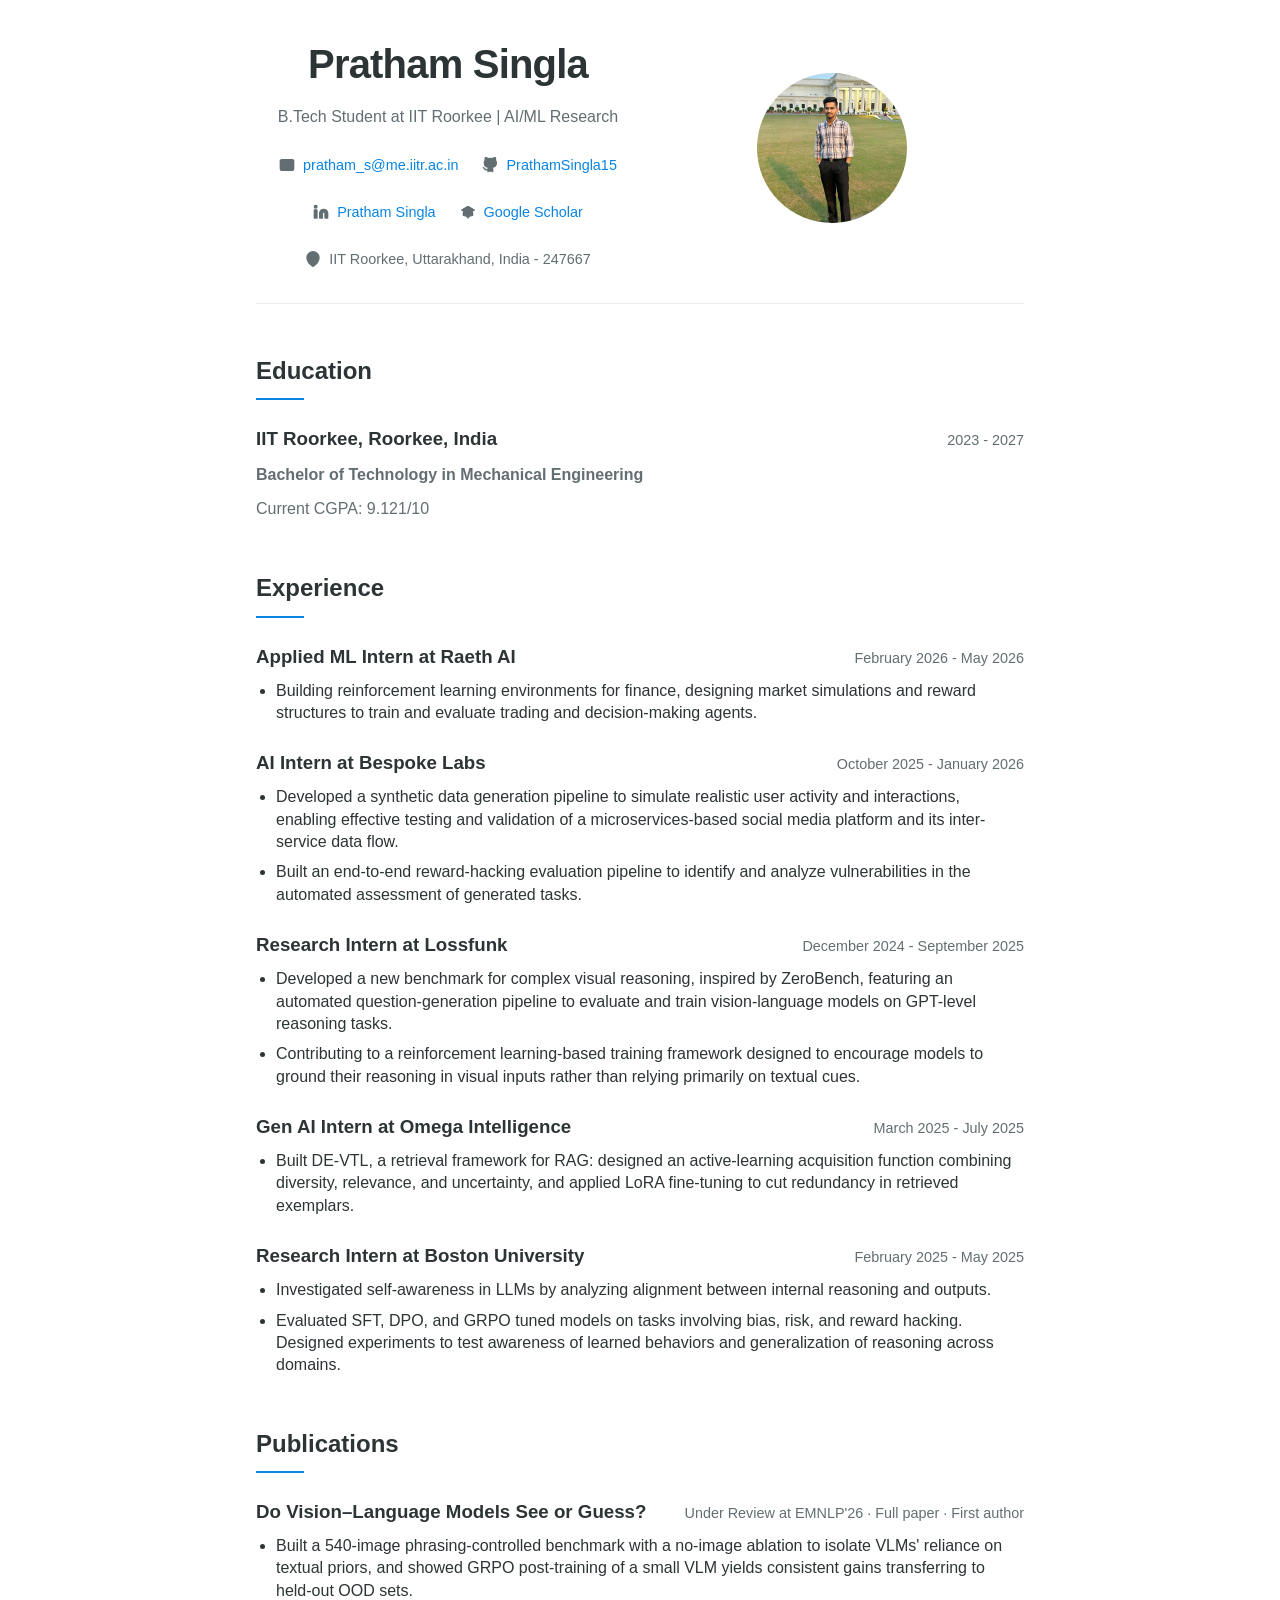
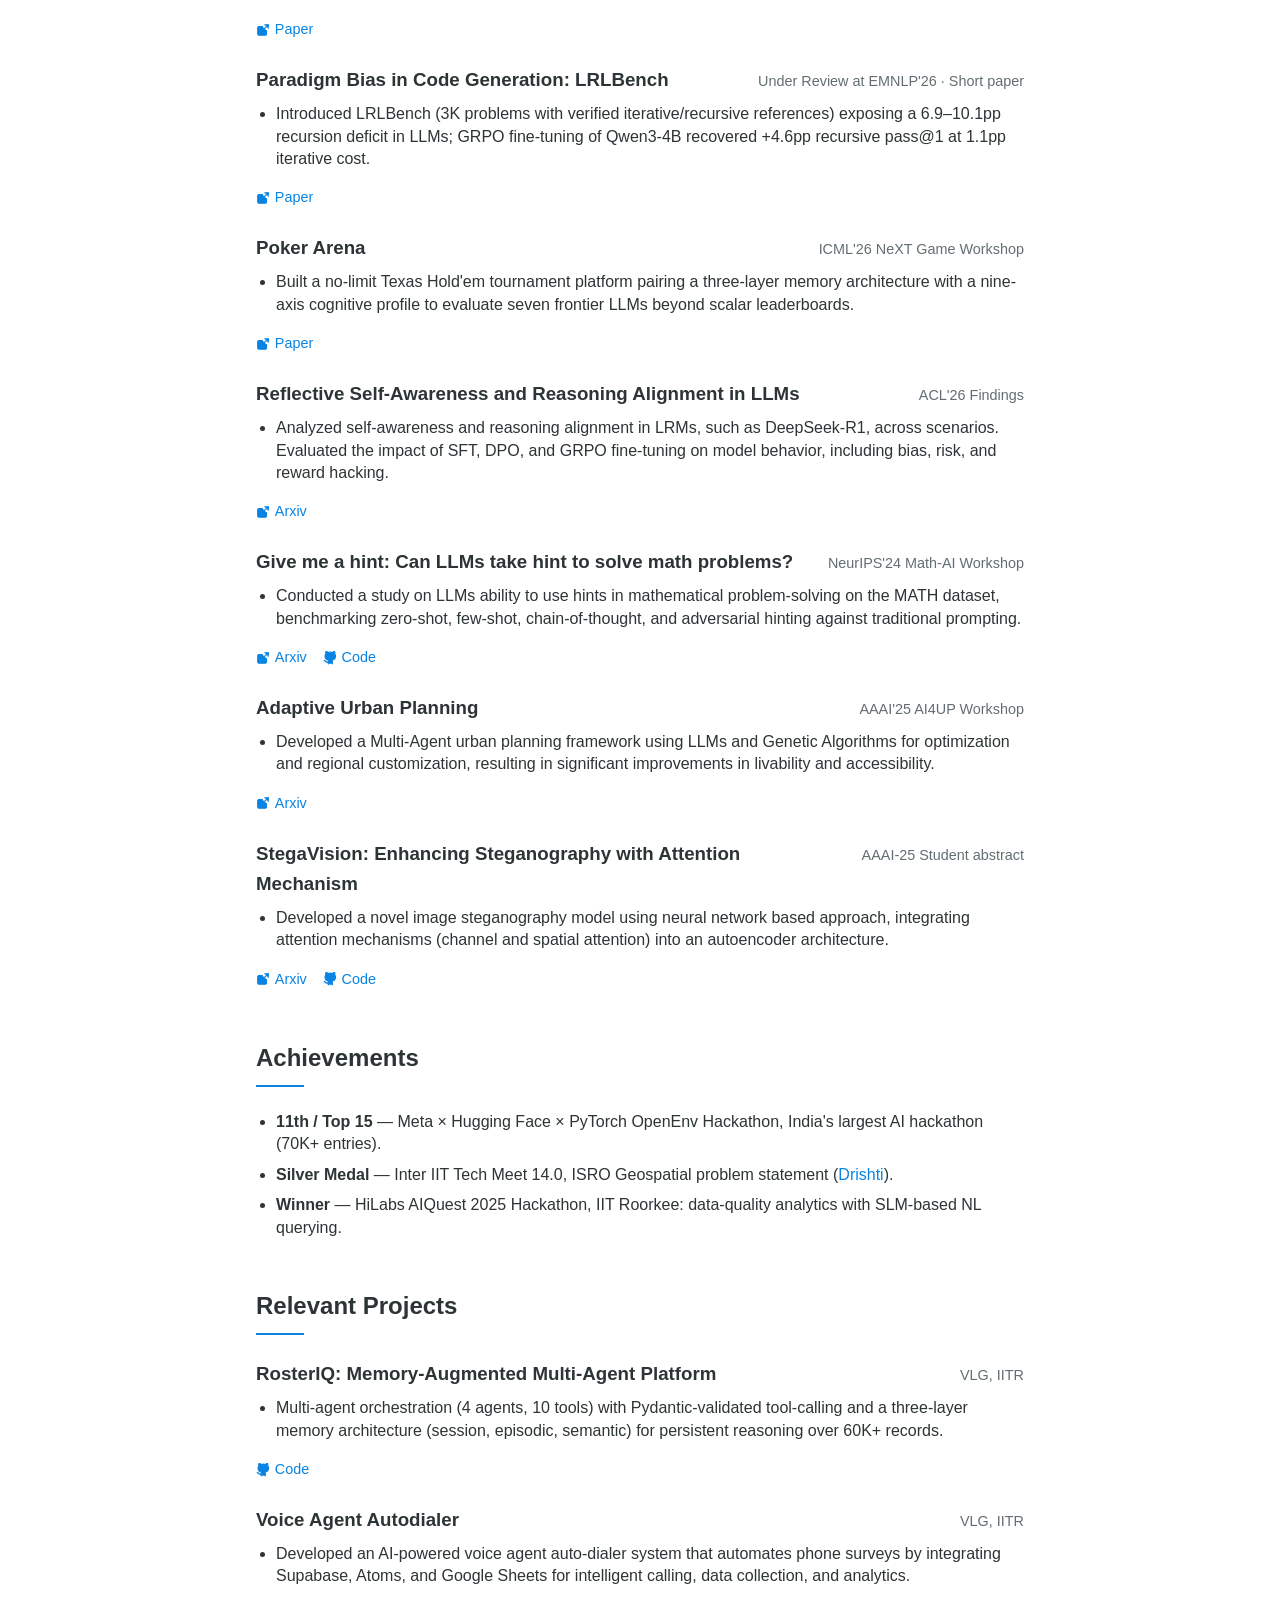
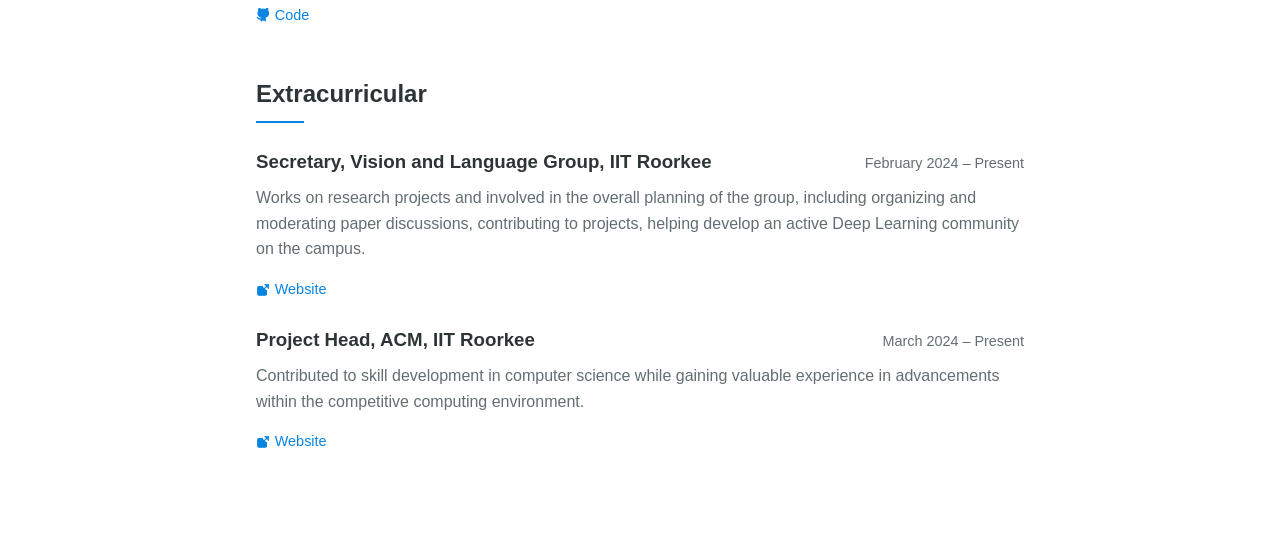
==== commit cb5b5772: "Restore simple portfolio design with updated résumé content Revert the live site from the 3 heavy re" ====
--- a/index.html
+++ b/index.html
@@ -1,211 +1,342 @@
 <!DOCTYPE html>
 <html lang="en">
 <head>
-  <meta charset="UTF-8" />
-  <meta name="viewport" content="width=device-width, initial-scale=1.0" />
-  <title>Pratham Singla — Portfolio</title>
-  <meta name="description" content="Pratham Singla — AI/ML Researcher (LLMs, VLMs & agents) at IIT Roorkee. Three design directions for one portfolio." />
-  <link rel="icon" href="data:image/svg+xml,<svg xmlns='http://www.w3.org/2000/svg' viewBox='0 0 100 100'><text y='.9em' font-size='90'>✦</text></svg>" />
-  <link rel="preconnect" href="https://fonts.googleapis.com" />
-  <link rel="preconnect" href="https://fonts.gstatic.com" crossorigin />
-  <link href="https://fonts.googleapis.com/css2?family=Fraunces:ital,opsz,wght@0,9..144,400..900;1,9..144,400..800&family=Archivo:wght@400..900&family=Hanken+Grotesk:wght@400..800&family=JetBrains+Mono:wght@400;700&family=IBM+Plex+Mono:wght@400;500&display=swap" rel="stylesheet" />
-  <style>
-    :root{
-      --bg:#0d0e11; --bg-2:#121419; --panel:#16181e;
-      --ink:#ECEAE3; --ink-soft:#A7A8AE; --ink-faint:#6A6C75;
-      --hair:rgba(255,255,255,.10); --hair-2:rgba(255,255,255,.18);
-      --ease:cubic-bezier(.2,.7,.2,1);
-    }
-    *{margin:0;padding:0;box-sizing:border-box}
-    html{scroll-behavior:smooth}
-    body{
-      font-family:"Hanken Grotesk",system-ui,sans-serif;
-      background:var(--bg); color:var(--ink);
-      min-height:100svh; line-height:1.55; overflow-x:hidden;
-      -webkit-font-smoothing:antialiased; text-rendering:optimizeLegibility;
-      position:relative;
-    }
-    /* atmospheric backdrop */
-    body::before{
-      content:""; position:fixed; inset:0; z-index:0; pointer-events:none;
-      background:
-        radial-gradient(60vw 60vw at 12% -8%, rgba(123,45,38,.16), transparent 60%),
-        radial-gradient(55vw 55vw at 100% 0%, rgba(199,249,75,.07), transparent 55%),
-        radial-gradient(70vw 60vw at 80% 110%, rgba(31,26,255,.10), transparent 60%);
-    }
-    body::after{
-      content:""; position:fixed; inset:0; z-index:0; pointer-events:none; opacity:.045;
-      background-image:url("data:image/svg+xml,%3Csvg xmlns='http://www.w3.org/2000/svg' width='180' height='180'%3E%3Cfilter id='n'%3E%3CfeTurbulence type='fractalNoise' baseFrequency='.8' numOctaves='2'/%3E%3C/filter%3E%3Crect width='100%25' height='100%25' filter='url(%23n)'/%3E%3C/svg%3E");
-    }
-    .wrap{position:relative; z-index:1; max-width:1180px; margin:0 auto; padding:clamp(2rem,5vw,4.5rem) clamp(1.1rem,4vw,2.5rem) 3rem;}
-
-    /* ---------- header ---------- */
-    header{display:flex; flex-direction:column; gap:1.4rem; margin-bottom:clamp(2.2rem,5vw,3.6rem);}
-    .topline{display:flex; align-items:center; gap:1rem;}
-    .avatar{width:56px;height:56px;border-radius:50%;object-fit:cover;border:1px solid var(--hair-2);
-      filter:grayscale(.2) contrast(1.02); flex:none;}
-    .kicker{font-family:"JetBrains Mono",monospace; font-size:.72rem; letter-spacing:.28em;
-      text-transform:uppercase; color:var(--ink-faint);}
-    .kicker b{color:var(--ink-soft); font-weight:500;}
-    h1{font-family:"Fraunces",serif; font-weight:430; font-optical-sizing:auto;
-      font-size:clamp(2.3rem,6.4vw,4.4rem); line-height:1.02; letter-spacing:-.02em; max-width:18ch;}
-    h1 em{font-style:italic; color:#e9c9b6;}
-    .sub{max-width:60ch; color:var(--ink-soft); font-size:clamp(1rem,1.6vw,1.12rem);}
-    .sub b{color:var(--ink); font-weight:600;}
-
-    /* ---------- cards ---------- */
-    .grid{display:grid; grid-template-columns:repeat(3,1fr); gap:clamp(1rem,2.2vw,1.6rem);}
-    @media (max-width:880px){ .grid{grid-template-columns:1fr; max-width:520px;} }
-
-    .card{position:relative; display:flex; flex-direction:column; justify-content:space-between;
-      min-height:clamp(320px,42vw,440px); border-radius:18px; overflow:hidden; text-decoration:none;
-      border:1px solid var(--hair); isolation:isolate;
-      transition:transform .5s var(--ease), box-shadow .5s var(--ease), border-color .5s var(--ease);
-      transform:translateY(18px); opacity:0;}
-    .card .pad{padding:clamp(1.3rem,2.4vw,1.9rem); display:flex; flex-direction:column; gap:.7rem; height:100%;}
-    .idx{font-family:"JetBrains Mono",monospace; font-size:.72rem; letter-spacing:.2em; opacity:.8;}
-    .ctitle{font-size:clamp(1.8rem,3.4vw,2.5rem); line-height:.96; letter-spacing:-.01em;}
-    .desc{font-size:.95rem; margin-top:auto;}
-    .specs{font-family:"JetBrains Mono",monospace; font-size:.68rem; letter-spacing:.04em; opacity:.72;
-      display:flex; flex-wrap:wrap; gap:.45rem; margin-top:.2rem;}
-    .specs span{border:1px solid currentColor; border-radius:999px; padding:.12rem .5rem; opacity:.9;}
-    .enter{display:inline-flex; align-items:center; gap:.5em; font-family:"JetBrains Mono",monospace;
-      font-size:.82rem; letter-spacing:.06em; font-weight:700; margin-top:.9rem;}
-    .enter .arrow{transition:transform .45s var(--ease);}
-    .card:hover{transform:translateY(-6px); box-shadow:0 26px 60px -24px rgba(0,0,0,.7);}
-    .card:hover .enter .arrow{transform:translateX(7px);}
-    .card:focus-visible{outline:3px solid #fff; outline-offset:3px;}
-    .sheen{position:absolute; inset:0; z-index:-1; opacity:0; transition:opacity .5s var(--ease);
-      background:radial-gradient(120% 80% at 50% -10%, rgba(255,255,255,.16), transparent 60%);}
-    .card:hover .sheen{opacity:1;}
-
-    /* Editorial Ink */
-    .ed{background:#FAF7F0; color:#1A1714; border-color:#E4DAC6;}
-    .ed .idx{color:#7B2D26;}
-    .ed .ctitle{font-family:"Fraunces",serif; font-weight:500; font-style:italic;}
-    .ed .desc{color:#4A423A;}
-    .ed .rule{height:2px;width:54px;background:#7B2D26;border-radius:2px;}
-    .ed .enter{color:#7B2D26;}
-    .ed .specs{color:#756A5B;}
-
-    /* Midnight Lab */
-    .mid{background:#0A0B0D; color:#F3F2EE; border-color:rgba(199,249,75,.22);}
-    .mid::before{content:"";position:absolute;inset:0;z-index:-1;
-      background:radial-gradient(80% 60% at 80% 0,rgba(199,249,75,.12),transparent 55%),
-                 radial-gradient(70% 70% at 0 100%,rgba(80,120,220,.14),transparent 60%);}
-    .mid .idx{color:#C7F94B;}
-    .mid .ctitle{font-family:"Fraunces",serif; font-weight:430;}
-    .mid .ctitle em{font-style:italic; color:#C7F94B; text-shadow:0 0 22px rgba(199,249,75,.55);}
-    .mid .desc{color:#C3C5CC;}
-    .mid .dot{width:9px;height:9px;border-radius:50%;background:#C7F94B;box-shadow:0 0 14px #C7F94B;display:inline-block;}
-    .mid .enter{color:#C7F94B;}
-    .mid .specs{color:#7E828C;}
-
-    /* Swiss Brutalist */
-    .sw{background:#F4F3EF; color:#0B0B0B; border-color:#0B0B0B;}
-    .sw .pad{position:relative;}
-    .sw .idx{color:#FF2D16;}
-    .sw .ctitle{font-family:"Archivo",sans-serif; font-weight:900; text-transform:uppercase;
-      font-stretch:125%; letter-spacing:-.02em; line-height:.86;}
-    .sw .bar{height:10px;background:#FF2D16;width:70%;}
-    .sw .desc{color:#2A2A28; font-family:"Archivo",sans-serif;}
-    .sw .enter{color:#0B0B0B;}
-    .sw:hover{background:#FF2D16; color:#fff; border-color:#FF2D16;}
-    .sw:hover .idx,.sw:hover .enter{color:#fff;}
-    .sw:hover .desc{color:rgba(255,255,255,.9);}
-    .sw:hover .bar{background:#0B0B0B;}
-    .sw .specs{color:#6B6B66;}
-
-    /* ---------- footer ---------- */
-    footer{margin-top:clamp(2.4rem,5vw,3.8rem); padding-top:1.4rem; border-top:1px solid var(--hair);
-      display:flex; flex-wrap:wrap; gap:.4rem 1.4rem; align-items:center; justify-content:space-between;}
-    .links{display:flex; flex-wrap:wrap; gap:.3rem 1.2rem;}
-    .links a{color:var(--ink-soft); text-decoration:none; font-size:.9rem; display:inline-flex; align-items:center; gap:.4em;
-      transition:color .25s ease;}
-    .links a:hover{color:var(--ink);}
-    .links svg{width:15px;height:15px;stroke:currentColor;fill:none;stroke-width:1.7;}
-    .resume{font-family:"JetBrains Mono",monospace; font-size:.78rem; letter-spacing:.05em; color:var(--ink);
-      border:1px solid var(--hair-2); border-radius:999px; padding:.5rem .95rem; text-decoration:none;
-      display:inline-flex; align-items:center; gap:.5em; transition:background .3s ease, border-color .3s ease;}
-    .resume:hover{background:#fff; color:#0d0e11; border-color:#fff;}
-    .foot-note{font-family:"IBM Plex Mono",monospace; color:var(--ink-faint); font-size:.72rem; letter-spacing:.04em;}
-
-    /* ---------- entrance ---------- */
-    @keyframes rise{to{transform:translateY(0);opacity:1;}}
-    @keyframes fade{from{opacity:0;transform:translateY(14px);}to{opacity:1;transform:translateY(0);}}
-    header>*{animation:fade .8s var(--ease) both;}
-    .topline{animation-delay:.05s} h1{animation-delay:.16s} .sub{animation-delay:.28s}
-    .card{animation:rise .8s var(--ease) forwards;}
-    .ed{animation-delay:.42s} .mid{animation-delay:.54s} .sw{animation-delay:.66s}
-    footer{animation:fade .8s var(--ease) .8s both;}
-
-    @media (prefers-reduced-motion: reduce){
-      html{scroll-behavior:auto}
-      *{animation:none!important; transition:none!important; transform:none!important;}
-      .card{opacity:1!important;}
-    }
-  </style>
+    <meta charset="UTF-8">
+    <meta name="viewport" content="width=device-width, initial-scale=1.0">
+    <title>Pratham Singla - Portfolio</title>
+    <link rel="stylesheet" href="styles.css">
 </head>
 <body>
-  <div class="wrap">
-    <header>
-      <div class="topline">
-        <img class="avatar" src="/profile.png" alt="Pratham Singla" />
-        <p class="kicker"><b>Pratham Singla</b> &nbsp;·&nbsp; Portfolio 2026</p>
-      </div>
-      <h1>One researcher, <em>three</em> typographic worlds.</h1>
-      <p class="sub"><b>AI/ML researcher — LLMs, VLMs &amp; agents at IIT Roorkee.</b> I rebuilt my portfolio in three distinct design directions. Step into each and see which one fits.</p>
-    </header>
-
-    <main class="grid">
-      <!-- Editorial Ink -->
-      <a class="card ed" href="/editorial/" aria-label="Open the Editorial Ink version">
-        <span class="sheen"></span>
-        <div class="pad">
-          <span class="idx">01 / EDITORIAL INK</span>
-          <span class="ctitle">Pratham Singla</span>
-          <span class="rule"></span>
-          <span class="desc">A typeset research journal — warm paper, deep ink, oxblood rules and oversized serif numerals.</span>
-          <span class="specs"><span>Fraunces</span><span>Newsreader</span><span>Light</span></span>
-          <span class="enter">Enter <span class="arrow">→</span></span>
+    <header style="display: flex; align-items: center; justify-content: space-between;">
+        <!-- Header Content -->
+        <div style="flex: 1;">
+          <h1>Pratham Singla</h1>
+          <p>B.Tech Student at IIT Roorkee | AI/ML Research</p>
+
+          <div class="contact-info">
+              <div class="contact-item">
+                  <svg xmlns="http://www.w3.org/2000/svg" width="18" height="18" viewBox="0 0 24 24" fill="none" stroke="currentColor" stroke-width="2" stroke-linecap="round" stroke-linejoin="round">
+                      <path d="M4 4h16c1.1 0 2 .9 2 2v12c0 1.1-.9 2-2 2H4c-1.1 0-2-.9-2-2V6c0-1.1.9-2 2-2z"></path>
+                      <polyline points="22,6 12,13 2,6"></polyline>
+                  </svg>
+                  <a href="mailto:pratham_s@me.iitr.ac.in">pratham_s@me.iitr.ac.in</a>
+              </div>
+              <div class="contact-item">
+                  <svg xmlns="http://www.w3.org/2000/svg" width="18" height="18" viewBox="0 0 24 24" fill="none" stroke="currentColor" stroke-width="2" stroke-linecap="round" stroke-linejoin="round">
+                      <path d="M9 19c-5 1.5-5-2.5-7-3m14 6v-3.87a3.37 3.37 0 0 0-.94-2.61c3.14-.35 6.44-1.54 6.44-7A5.44 5.44 0 0 0 20 4.77 5.07 5.07 0 0 0 19.91 1S18.73.65 16 2.48a13.38 13.38 0 0 0-7 0C6.27.65 5.09 1 5.09 1A5.07 5.07 0 0 0 5 4.77a5.44 5.44 0 0 0-1.5 3.78c0 5.42 3.3 6.61 6.44 7A3.37 3.37 0 0 0 9 18.13V22"></path>
+                  </svg>
+                  <a href="https://github.com/PrathamSingla15" target="_blank">PrathamSingla15</a>
+              </div>
+              <div class="contact-item">
+                  <svg xmlns="http://www.w3.org/2000/svg" width="18" height="18" viewBox="0 0 24 24" fill="none" stroke="currentColor" stroke-width="2" stroke-linecap="round" stroke-linejoin="round">
+                      <path d="M16 8a6 6 0 0 1 6 6v7h-4v-7a2 2 0 0 0-2-2 2 2 0 0 0-2 2v7h-4v-7a6 6 0 0 1 6-6z"></path>
+                      <rect x="2" y="9" width="4" height="12"></rect>
+                      <circle cx="4" cy="4" r="2"></circle>
+                  </svg>
+                  <a href="https://www.linkedin.com/in/pratham-singla-a132732a7/" target="_blank">Pratham Singla</a>
+              </div>
+              <div class="contact-item">
+                  <svg xmlns="http://www.w3.org/2000/svg" width="18" height="18" viewBox="0 0 24 24" fill="none" stroke="currentColor" stroke-width="2" stroke-linecap="round" stroke-linejoin="round">
+                      <path d="M12 14l9-5-9-5-9 5 9 5z"></path>
+                      <path d="M12 14l6.16-3.422a12.083 12.083 0 01.665 6.479A11.952 11.952 0 0012 20.055a11.952 11.952 0 00-6.824-2.998 12.078 12.078 0 01.665-6.479L12 14z"></path>
+                      <path d="M12 14l9-5-9-5-9 5 9 5z"></path>
+                      <path d="M12 14v7"></path>
+                  </svg>
+                  <a href="https://scholar.google.com/citations?user=6tyILRMAAAAJ&hl=en" target="_blank">Google Scholar</a>
+              </div>
+              <div class="contact-item">
+                  <svg xmlns="http://www.w3.org/2000/svg" width="18" height="18" viewBox="0 0 24 24" fill="none" stroke="currentColor" stroke-width="2" stroke-linecap="round" stroke-linejoin="round">
+                      <path d="M21 10c0 7-9 13-9 13s-9-6-9-13a9 9 0 0 1 18 0z"></path>
+                      <circle cx="12" cy="10" r="3"></circle>
+                  </svg>
+                  <span>IIT Roorkee, Uttarakhand, India - 247667</span>
+              </div>
+          </div>
         </div>
-      </a>
-
-      <!-- Midnight Lab -->
-      <a class="card mid" href="/midnight/" aria-label="Open the Midnight Lab version">
-        <span class="sheen"></span>
-        <div class="pad">
-          <span class="idx"><span class="dot"></span> 02 / MIDNIGHT LAB</span>
-          <span class="ctitle">Pratham <em>Singla</em></span>
-          <span class="desc">Near-black canvas, drifting gradient-mesh, and one electric-lime glow on every interaction.</span>
-          <span class="specs"><span>Fraunces</span><span>Hanken</span><span>JetBrains Mono</span><span>Dark</span></span>
-          <span class="enter">Enter <span class="arrow">→</span></span>
+
+        <!-- Image Section -->
+        <div style="flex: 1; text-align: center;">
+          <img
+            src="profile.png"
+            alt="Pratham Singla Profile Picture"
+            style="border-radius: 50%; width: 150px; height: 150px; object-fit: cover;"
+          />
         </div>
-      </a>
-
-      <!-- Swiss Brutalist -->
-      <a class="card sw" href="/swiss/" aria-label="Open the Swiss Brutalist version">
-        <span class="sheen"></span>
-        <div class="pad">
-          <span class="idx">03 / SWISS BRUTALIST</span>
-          <span class="ctitle">Pratham<br>Singla</span>
-          <span class="bar"></span>
-          <span class="desc">High-contrast Swiss grid — oversized expanded grotesque, numbered sections, signal-red blocks.</span>
-          <span class="specs"><span>Archivo</span><span>Spline Mono</span><span>Light</span></span>
-          <span class="enter">Enter <span class="arrow">→</span></span>
-        </div>
-      </a>
-    </main>
-
-    <footer>
-      <nav class="links" aria-label="Contact">
-        <a href="mailto:pratham_s@me.iitr.ac.in"><svg viewBox="0 0 24 24"><rect x="3" y="5" width="18" height="14" rx="2"/><path d="m3 7 9 6 9-6"/></svg>Email</a>
-        <a href="https://github.com/PrathamSingla15" target="_blank" rel="noopener noreferrer"><svg viewBox="0 0 24 24"><path d="M9 19c-5 1.5-5-2.5-7-3m14 6v-3.87a3.37 3.37 0 0 0-.94-2.61c3.14-.35 6.44-1.54 6.44-7A5.44 5.44 0 0 0 20 4.77 5.07 5.07 0 0 0 19.91 1S18.73.65 16 2.48a13.38 13.38 0 0 0-7 0C6.27.65 5.09 1 5.09 1A5.07 5.07 0 0 0 5 4.77a5.44 5.44 0 0 0-1.5 3.78c0 5.42 3.3 6.61 6.44 7A3.37 3.37 0 0 0 9 18.13V22"/></svg>GitHub</a>
-        <a href="https://www.linkedin.com/in/pratham-singla-a132732a7/" target="_blank" rel="noopener noreferrer"><svg viewBox="0 0 24 24"><path d="M16 8a6 6 0 0 1 6 6v7h-4v-7a2 2 0 0 0-4 0v7h-4v-12h4v1.5"/><rect x="2" y="9" width="4" height="12"/><circle cx="4" cy="4" r="2"/></svg>LinkedIn</a>
-        <a href="https://scholar.google.com/citations?user=6tyILRMAAAAJ&hl=en" target="_blank" rel="noopener noreferrer"><svg viewBox="0 0 24 24"><path d="M12 3 2 8.5 12 14l10-5.5L12 3Z"/><path d="M5 11v5c0 1.5 3 3 7 3s7-1.5 7-3v-5"/></svg>Scholar</a>
-      </nav>
-      <a class="resume" href="/Resume_Pratham.pdf" target="_blank" rel="noopener noreferrer">↓ Résumé (PDF)</a>
-    </footer>
-  </div>
+      </header>
+
+  <main class="container">
+      <section class="section" id="education">
+          <h2>Education</h2>
+
+          <div class="education-item">
+              <div class="flex-header">
+                  <h3>IIT Roorkee, Roorkee, India</h3>
+                  <span class="date">2023 - 2027</span>
+              </div>
+              <p><strong>Bachelor of Technology in Mechanical Engineering</strong></p>
+              <p>Current CGPA: <span class="highlight">9.121/10</span></p>
+          </div>
+      </section>
+
+      <section class="section" id="experience">
+          <h2>Experience</h2>
+
+          <div class="experience-item">
+              <div class="flex-header">
+                  <h3>Applied ML Intern at Raeth AI</h3>
+                  <span class="date">February 2026 - May 2026</span>
+              </div>
+              <ul>
+                  <li>Building reinforcement learning environments for finance, designing market simulations and reward structures to train and evaluate trading and decision-making agents.</li>
+              </ul>
+          </div>
+
+          <div class="experience-item">
+              <div class="flex-header">
+                  <h3>AI Intern at Bespoke Labs</h3>
+                  <span class="date">October 2025 - January 2026</span>
+              </div>
+              <ul>
+                  <li>Developed a synthetic data generation pipeline to simulate realistic user activity and interactions, enabling effective testing and validation of a microservices-based social media platform and its inter-service data flow.</li>
+                  <li>Built an end-to-end reward-hacking evaluation pipeline to identify and analyze vulnerabilities in the automated assessment of generated tasks.</li>
+              </ul>
+          </div>
+
+          <div class="experience-item">
+              <div class="flex-header">
+                  <h3>Research Intern at Lossfunk</h3>
+                  <span class="date">December 2024 - September 2025</span>
+              </div>
+              <ul>
+                  <li>Developed a new benchmark for complex visual reasoning, inspired by ZeroBench, featuring an automated question-generation pipeline to evaluate and train vision-language models on GPT-level reasoning tasks.</li>
+                  <li>Contributing to a reinforcement learning-based training framework designed to encourage models to ground their reasoning in visual inputs rather than relying primarily on textual cues.</li>
+              </ul>
+          </div>
+
+          <div class="experience-item">
+              <div class="flex-header">
+                  <h3>Gen AI Intern at Omega Intelligence</h3>
+                  <span class="date">March 2025 - July 2025</span>
+              </div>
+              <ul>
+                  <li>Built DE-VTL, a retrieval framework for RAG: designed an active-learning acquisition function combining diversity, relevance, and uncertainty, and applied LoRA fine-tuning to cut redundancy in retrieved exemplars.</li>
+              </ul>
+          </div>
+
+          <div class="experience-item">
+              <div class="flex-header">
+                  <h3>Research Intern at Boston University</h3>
+                  <span class="date">February 2025 - May 2025</span>
+              </div>
+              <ul>
+                  <li>Investigated self-awareness in LLMs by analyzing alignment between internal reasoning and outputs.</li>
+                  <li>Evaluated SFT, DPO, and GRPO tuned models on tasks involving bias, risk, and reward hacking. Designed experiments to test awareness of learned behaviors and generalization of reasoning across domains.</li>
+              </ul>
+          </div>
+      </section>
+
+      <section class="section" id="publications">
+          <h2>Publications</h2>
+
+          <div class="publication-item">
+              <div class="flex-header">
+                  <h3>Do Vision&ndash;Language Models See or Guess?</h3>
+                  <span class="date">Under Review at EMNLP'26 &middot; Full paper &middot; First author</span>
+              </div>
+              <ul>
+                  <li>Built a 540-image phrasing-controlled benchmark with a no-image ablation to isolate VLMs' reliance on textual priors, and showed GRPO post-training of a small VLM yields consistent gains transferring to held-out OOD sets.</li>
+              </ul>
+              <div class="publication-links">
+                  <a href="https://drive.google.com/file/d/1W9YlNSTI20Ft3k_BdBzBpypP4UotxIYj/view" target="_blank">
+                      <svg xmlns="http://www.w3.org/2000/svg" width="16" height="16" viewBox="0 0 24 24" fill="none" stroke="currentColor" stroke-width="2" stroke-linecap="round" stroke-linejoin="round"><path d="M18 13v6a2 2 0 0 1-2 2H5a2 2 0 0 1-2-2V8a2 2 0 0 1 2-2h6"></path><polyline points="15 3 21 3 21 9"></polyline><line x1="10" y1="14" x2="21" y2="3"></line></svg>
+                      Paper
+                  </a>
+              </div>
+          </div>
+
+          <div class="publication-item">
+              <div class="flex-header">
+                  <h3>Paradigm Bias in Code Generation: LRLBench</h3>
+                  <span class="date">Under Review at EMNLP'26 &middot; Short paper</span>
+              </div>
+              <ul>
+                  <li>Introduced LRLBench (3K problems with verified iterative/recursive references) exposing a 6.9&ndash;10.1pp recursion deficit in LLMs; GRPO fine-tuning of Qwen3-4B recovered +4.6pp recursive pass@1 at 1.1pp iterative cost.</li>
+              </ul>
+              <div class="publication-links">
+                  <a href="https://drive.google.com/file/d/1imihF5xHyVe4TSz1FYLGke97jD_eA2yq/view" target="_blank">
+                      <svg xmlns="http://www.w3.org/2000/svg" width="16" height="16" viewBox="0 0 24 24" fill="none" stroke="currentColor" stroke-width="2" stroke-linecap="round" stroke-linejoin="round"><path d="M18 13v6a2 2 0 0 1-2 2H5a2 2 0 0 1-2-2V8a2 2 0 0 1 2-2h6"></path><polyline points="15 3 21 3 21 9"></polyline><line x1="10" y1="14" x2="21" y2="3"></line></svg>
+                      Paper
+                  </a>
+              </div>
+          </div>
+
+          <div class="publication-item">
+              <div class="flex-header">
+                  <h3>Poker Arena</h3>
+                  <span class="date">ICML'26 NeXT Game Workshop</span>
+              </div>
+              <ul>
+                  <li>Built a no-limit Texas Hold'em tournament platform pairing a three-layer memory architecture with a nine-axis cognitive profile to evaluate seven frontier LLMs beyond scalar leaderboards.</li>
+              </ul>
+              <div class="publication-links">
+                  <a href="https://drive.google.com/file/d/1rAL2DTAAELJ4kOOKlM4UKZLoVef1OzoU/view" target="_blank">
+                      <svg xmlns="http://www.w3.org/2000/svg" width="16" height="16" viewBox="0 0 24 24" fill="none" stroke="currentColor" stroke-width="2" stroke-linecap="round" stroke-linejoin="round"><path d="M18 13v6a2 2 0 0 1-2 2H5a2 2 0 0 1-2-2V8a2 2 0 0 1 2-2h6"></path><polyline points="15 3 21 3 21 9"></polyline><line x1="10" y1="14" x2="21" y2="3"></line></svg>
+                      Paper
+                  </a>
+              </div>
+          </div>
+
+          <div class="publication-item">
+              <div class="flex-header">
+                  <h3>Reflective Self-Awareness and Reasoning Alignment in LLMs</h3>
+                  <span class="date">ACL'26 Findings</span>
+              </div>
+              <ul>
+                  <li>Analyzed self-awareness and reasoning alignment in LRMs, such as DeepSeek-R1, across scenarios. Evaluated the impact of SFT, DPO, and GRPO fine-tuning on model behavior, including bias, risk, and reward hacking.</li>
+              </ul>
+              <div class="publication-links">
+                  <a href="https://arxiv.org/abs/2510.16340" target="_blank">
+                      <svg xmlns="http://www.w3.org/2000/svg" width="16" height="16" viewBox="0 0 24 24" fill="none" stroke="currentColor" stroke-width="2" stroke-linecap="round" stroke-linejoin="round"><path d="M18 13v6a2 2 0 0 1-2 2H5a2 2 0 0 1-2-2V8a2 2 0 0 1 2-2h6"></path><polyline points="15 3 21 3 21 9"></polyline><line x1="10" y1="14" x2="21" y2="3"></line></svg>
+                      Arxiv
+                  </a>
+              </div>
+          </div>
+
+          <div class="publication-item">
+              <div class="flex-header">
+                  <h3>Give me a hint: Can LLMs take hint to solve math problems?</h3>
+                  <span class="date">NeurIPS'24 Math-AI Workshop</span>
+              </div>
+              <ul>
+                  <li>Conducted a study on LLMs ability to use hints in mathematical problem-solving on the MATH dataset, benchmarking zero-shot, few-shot, chain-of-thought, and adversarial hinting against traditional prompting.</li>
+              </ul>
+              <div class="publication-links">
+                <a href="https://arxiv.org/abs/2410.05915" target="_blank">
+                  <svg xmlns="http://www.w3.org/2000/svg" width="16" height="16" viewBox="0 0 24 24" fill="none" stroke="currentColor" stroke-width="2" stroke-linecap="round" stroke-linejoin="round"><path d="M18 13v6a2 2 0 0 1-2 2H5a2 2 0 0 1-2-2V8a2 2 0 0 1 2-2h6"></path><polyline points="15 3 21 3 21 9"></polyline><line x1="10" y1="14" x2="21" y2="3"></line></svg>
+                  Arxiv
+                </a>
+                <a href="https://github.com/vlgiitr/LLM-Math" target="_blank">
+                    <svg xmlns="http://www.w3.org/2000/svg" width="16" height="16" viewBox="0 0 24 24" fill="none" stroke="currentColor" stroke-width="2" stroke-linecap="round" stroke-linejoin="round"><path d="M9 19c-5 1.5-5-2.5-7-3m14 6v-3.87a3.37 3.37 0 0 0-.94-2.61c3.14-.35 6.44-1.54 6.44-7A5.44 5.44 0 0 0 20 4.77 5.07 5.07 0 0 0 19.91 1S18.73.65 16 2.48a13.38 13.38 0 0 0-7 0C6.27.65 5.09 1 5.09 1A5.07 5.07 0 0 0 5 4.77a5.44 5.44 0 0 0-1.5 3.78c0 5.42 3.3 6.61 6.44 7A3.37 3.37 0 0 0 9 18.13V22"></path></svg>
+                    Code
+                </a>
+              </div>
+          </div>
+
+          <div class="publication-item">
+              <div class="flex-header">
+                  <h3>Adaptive Urban Planning</h3>
+                  <span class="date">AAAI'25 AI4UP Workshop</span>
+              </div>
+              <ul>
+                  <li>Developed a Multi-Agent urban planning framework using LLMs and Genetic Algorithms for optimization and regional customization, resulting in significant improvements in livability and accessibility.</li>
+              </ul>
+              <div class="publication-links">
+                <a href="https://arxiv.org/abs/2412.15349" target="_blank">
+                  <svg xmlns="http://www.w3.org/2000/svg" width="16" height="16" viewBox="0 0 24 24" fill="none" stroke="currentColor" stroke-width="2" stroke-linecap="round" stroke-linejoin="round"><path d="M18 13v6a2 2 0 0 1-2 2H5a2 2 0 0 1-2-2V8a2 2 0 0 1 2-2h6"></path><polyline points="15 3 21 3 21 9"></polyline><line x1="10" y1="14" x2="21" y2="3"></line></svg>
+                  Arxiv
+                </a>
+              </div>
+          </div>
+
+          <div class="publication-item">
+              <div class="flex-header">
+                  <h3>StegaVision: Enhancing Steganography with Attention Mechanism</h3>
+                  <span class="date">AAAI-25 Student abstract</span>
+              </div>
+              <ul>
+                  <li>Developed a novel image steganography model using neural network based approach, integrating attention mechanisms (channel and spatial attention) into an autoencoder architecture.</li>
+              </ul>
+              <div class="publication-links">
+                <a href="https://arxiv.org/abs/2411.05838" target="_blank">
+                  <svg xmlns="http://www.w3.org/2000/svg" width="16" height="16" viewBox="0 0 24 24" fill="none" stroke="currentColor" stroke-width="2" stroke-linecap="round" stroke-linejoin="round"><path d="M18 13v6a2 2 0 0 1-2 2H5a2 2 0 0 1-2-2V8a2 2 0 0 1 2-2h6"></path><polyline points="15 3 21 3 21 9"></polyline><line x1="10" y1="14" x2="21" y2="3"></line></svg>
+                  Arxiv
+                </a>
+                <a href="https://github.com/vlgiitr/StegaVision" target="_blank">
+                    <svg xmlns="http://www.w3.org/2000/svg" width="16" height="16" viewBox="0 0 24 24" fill="none" stroke="currentColor" stroke-width="2" stroke-linecap="round" stroke-linejoin="round"><path d="M9 19c-5 1.5-5-2.5-7-3m14 6v-3.87a3.37 3.37 0 0 0-.94-2.61c3.14-.35 6.44-1.54 6.44-7A5.44 5.44 0 0 0 20 4.77 5.07 5.07 0 0 0 19.91 1S18.73.65 16 2.48a13.38 13.38 0 0 0-7 0C6.27.65 5.09 1 5.09 1A5.07 5.07 0 0 0 5 4.77a5.44 5.44 0 0 0-1.5 3.78c0 5.42 3.3 6.61 6.44 7A3.37 3.37 0 0 0 9 18.13V22"></path></svg>
+                    Code
+                </a>
+              </div>
+          </div>
+      </section>
+
+      <section class="section" id="achievements">
+          <h2>Achievements</h2>
+          <ul>
+              <li><strong>11th / Top 15</strong> &mdash; Meta &times; Hugging Face &times; PyTorch OpenEnv Hackathon, India's largest AI hackathon (70K+ entries).</li>
+              <li><strong>Silver Medal</strong> &mdash; Inter IIT Tech Meet 14.0, ISRO Geospatial problem statement (<a href="https://github.com/PrathamSingla15/drishti" target="_blank">Drishti</a>).</li>
+              <li><strong>Winner</strong> &mdash; HiLabs AIQuest 2025 Hackathon, IIT Roorkee: data-quality analytics with SLM-based NL querying.</li>
+          </ul>
+      </section>
+
+      <section class="section" id="projects">
+          <h2>Relevant Projects</h2>
+
+          <div class="project-item">
+              <div class="flex-header">
+                  <h3>RosterIQ: Memory-Augmented Multi-Agent Platform</h3>
+                  <span class="date">VLG, IITR</span>
+              </div>
+              <ul>
+                  <li>Multi-agent orchestration (4 agents, 10 tools) with Pydantic-validated tool-calling and a three-layer memory architecture (session, episodic, semantic) for persistent reasoning over 60K+ records.</li>
+              </ul>
+              <div class="publication-links">
+                  <a href="https://github.com/PrathamSingla15/RosterIQ" target="_blank">
+                      <svg xmlns="http://www.w3.org/2000/svg" width="16" height="16" viewBox="0 0 24 24" fill="none" stroke="currentColor" stroke-width="2" stroke-linecap="round" stroke-linejoin="round"><path d="M9 19c-5 1.5-5-2.5-7-3m14 6v-3.87a3.37 3.37 0 0 0-.94-2.61c3.14-.35 6.44-1.54 6.44-7A5.44 5.44 0 0 0 20 4.77 5.07 5.07 0 0 0 19.91 1S18.73.65 16 2.48a13.38 13.38 0 0 0-7 0C6.27.65 5.09 1 5.09 1A5.07 5.07 0 0 0 5 4.77a5.44 5.44 0 0 0-1.5 3.78c0 5.42 3.3 6.61 6.44 7A3.37 3.37 0 0 0 9 18.13V22"></path></svg>
+                      Code
+                  </a>
+              </div>
+          </div>
+
+          <div class="project-item">
+              <div class="flex-header">
+                  <h3>Voice Agent Autodialer</h3>
+                  <span class="date">VLG, IITR</span>
+              </div>
+              <ul>
+                  <li>Developed an AI-powered voice agent auto-dialer system that automates phone surveys by integrating Supabase, Atoms, and Google Sheets for intelligent calling, data collection, and analytics.</li>
+              </ul>
+              <div class="publication-links">
+                  <a href="https://github.com/PrathamSingla15/Voice-Agent-Autodialer" target="_blank">
+                      <svg xmlns="http://www.w3.org/2000/svg" width="16" height="16" viewBox="0 0 24 24" fill="none" stroke="currentColor" stroke-width="2" stroke-linecap="round" stroke-linejoin="round"><path d="M9 19c-5 1.5-5-2.5-7-3m14 6v-3.87a3.37 3.37 0 0 0-.94-2.61c3.14-.35 6.44-1.54 6.44-7A5.44 5.44 0 0 0 20 4.77 5.07 5.07 0 0 0 19.91 1S18.73.65 16 2.48a13.38 13.38 0 0 0-7 0C6.27.65 5.09 1 5.09 1A5.07 5.07 0 0 0 5 4.77a5.44 5.44 0 0 0-1.5 3.78c0 5.42 3.3 6.61 6.44 7A3.37 3.37 0 0 0 9 18.13V22"></path></svg>
+                      Code
+                  </a>
+              </div>
+          </div>
+
+
+      </section>
+
+      <section class="section" id="extracurricular">
+          <h2>Extracurricular</h2>
+
+          <div class="experience-item">
+              <div class="flex-header">
+                  <h3>Secretary, Vision and Language Group, IIT Roorkee</h3>
+                  <span class="date">February 2024 – Present</span>
+              </div>
+              <p>Works on research projects and involved in the overall planning of the group, including organizing and moderating paper discussions, contributing to projects, helping develop an active Deep Learning community on the campus.</p>
+              <div class="publication-links">
+                  <a href="https://vlg.iitr.ac.in/" target="_blank">
+                      <svg xmlns="http://www.w3.org/2000/svg" width="16" height="16" viewBox="0 0 24 24" fill="none" stroke="currentColor" stroke-width="2" stroke-linecap="round" stroke-linejoin="round"><path d="M18 13v6a2 2 0 0 1-2 2H5a2 2 0 0 1-2-2V8a2 2 0 0 1 2-2h6"></path><polyline points="15 3 21 3 21 9"></polyline><line x1="10" y1="14" x2="21" y2="3"></line></svg>
+                      Website
+                  </a>
+              </div>
+          </div>
+
+          <div class="experience-item">
+              <div class="flex-header">
+                  <h3>Project Head, ACM, IIT Roorkee</h3>
+                  <span class="date">March 2024 – Present</span>
+              </div>
+              <p>Contributed to skill development in computer science while gaining valuable experience in advancements within the competitive computing environment.</p>
+              <div class="publication-links">
+                  <a href="https://iitr.acm.org/#/" target="_blank">
+                      <svg xmlns="http://www.w3.org/2000/svg" width="16" height="16" viewBox="0 0 24 24" fill="none" stroke="currentColor" stroke-width="2" stroke-linecap="round" stroke-linejoin="round"><path d="M18 13v6a2 2 0 0 1-2 2H5a2 2 0 0 1-2-2V8a2 2 0 0 1 2-2h6"></path><polyline points="15 3 21 3 21 9"></polyline><line x1="10" y1="14" x2="21" y2="3"></line></svg>
+                      Website
+                  </a>
+              </div>
+          </div>
+      </section>
+  </main>
 </body>
 </html>
--- a/styles.css
+++ b/styles.css
@@ -0,0 +1,179 @@
+/* Root Variables */
+:root {
+    --primary: #2d3436; /* Dark gray for primary text */
+    --secondary: #636e72; /* Light gray for secondary text */
+    --accent: #0984e3; /* Muted blue for accents */
+    --background: #ffffff; /* Light background */
+    --border: #eaeaea; /* Subtle border color */
+}
+
+/* General Reset */
+* {
+    margin: 0;
+    padding: 0;
+    box-sizing: border-box;
+}
+
+body {
+    font-family: 'Inter', -apple-system, BlinkMacSystemFont, 'Segoe UI', Roboto, sans-serif;
+    line-height: 1.6;
+    color: var(--primary);
+    background-color: var(--background);
+    padding: 2rem 1rem;
+    max-width: 800px;
+    margin: 0 auto;
+    transition: background-color 0.3s ease, color 0.3s ease;
+}
+
+/* Header */
+header {
+    text-align: center;
+    margin-bottom: 3rem;
+    padding-bottom: 2rem;
+    border-bottom: 1px solid var(--border);
+}
+
+h1 {
+    font-size: 2.5rem;
+    margin: 0 0 0.5rem;
+    font-weight: 700;
+    letter-spacing: -0.02em;
+    color: var(--primary);
+}
+
+p {
+    font-size: 1rem;
+    color: var(--secondary);
+    margin-top: 0.5rem;
+}
+
+.contact-info {
+    display: flex;
+    flex-wrap: wrap;
+    gap: 1.5rem;
+    justify-content: center;
+    margin-top: 1.5rem;
+}
+
+.contact-item {
+    display: flex;
+    align-items: center;
+    gap: 0.5rem;
+    color: var(--secondary);
+    font-size: 0.9rem;
+}
+
+.contact-item svg {
+    flex-shrink: 0;
+    width: 16px;
+    height: 16px;
+    fill: var(--secondary);
+}
+
+/* Links */
+a {
+    color: var(--accent);
+    text-decoration: none;
+    transition: color 0.2s ease-in-out;
+}
+
+a:hover {
+    text-decoration: underline;
+    color: #0077cc; /* Slightly darker accent on hover */
+}
+
+/* Sections */
+.section {
+    margin: 3rem 0;
+}
+
+h2 {
+    font-size: 1.5rem;
+    font-weight: 600;
+    margin: 0 0 1.5rem;
+    color: var(--primary);
+    position: relative;
+}
+
+h2::after {
+    content: '';
+    display: block;
+    width: 3rem;
+    height: 2px;
+    background-color: var(--accent);
+    margin-top: 0.5rem;
+}
+
+.flex-header {
+    display: flex;
+    justify-content: space-between;
+    align-items: baseline;
+    gap: 1rem;
+    margin: 1.5rem 0 0.5rem;
+}
+
+.date {
+    color: var(--secondary);
+    font-size: 0.9em;
+    white-space: nowrap;
+}
+
+ul {
+    padding-left: 1.25rem;
+    margin: 0.5rem 0;
+}
+
+li {
+    margin: 0.5rem 0;
+    line-height: 1.4;
+}
+
+.publication-links {
+    margin-top: 1rem;
+    display: flex;
+    gap: 1rem;
+}
+
+.publication-links a {
+    display: flex;
+    align-items: center;
+    gap: 0.3rem;
+    font-size: 0.9rem;
+}
+
+.publication-links a svg {
+    width: 14px;
+    height: 14px;
+    fill: var(--accent);
+}
+
+/* Responsive Design */
+@media (max-width: 600px) {
+    body {
+        padding: 1rem;
+    }
+
+    h1 {
+        font-size: 2rem;
+    }
+
+    .flex-header {
+        flex-direction: column;
+        align-items: flex-start;
+    }
+}
+
+/* Dark Mode Support */
+@media (prefers-color-scheme: dark) {
+    :root {
+        --primary: #ffffff;
+        --secondary: #cccccc;
+        --accent: #00bcd4;
+        --background: #121212;
+        --border: #333333;
+    }
+
+    a:hover {
+        color: #00a1c6; /* Slightly lighter accent on hover in dark mode */
+    }
+}
